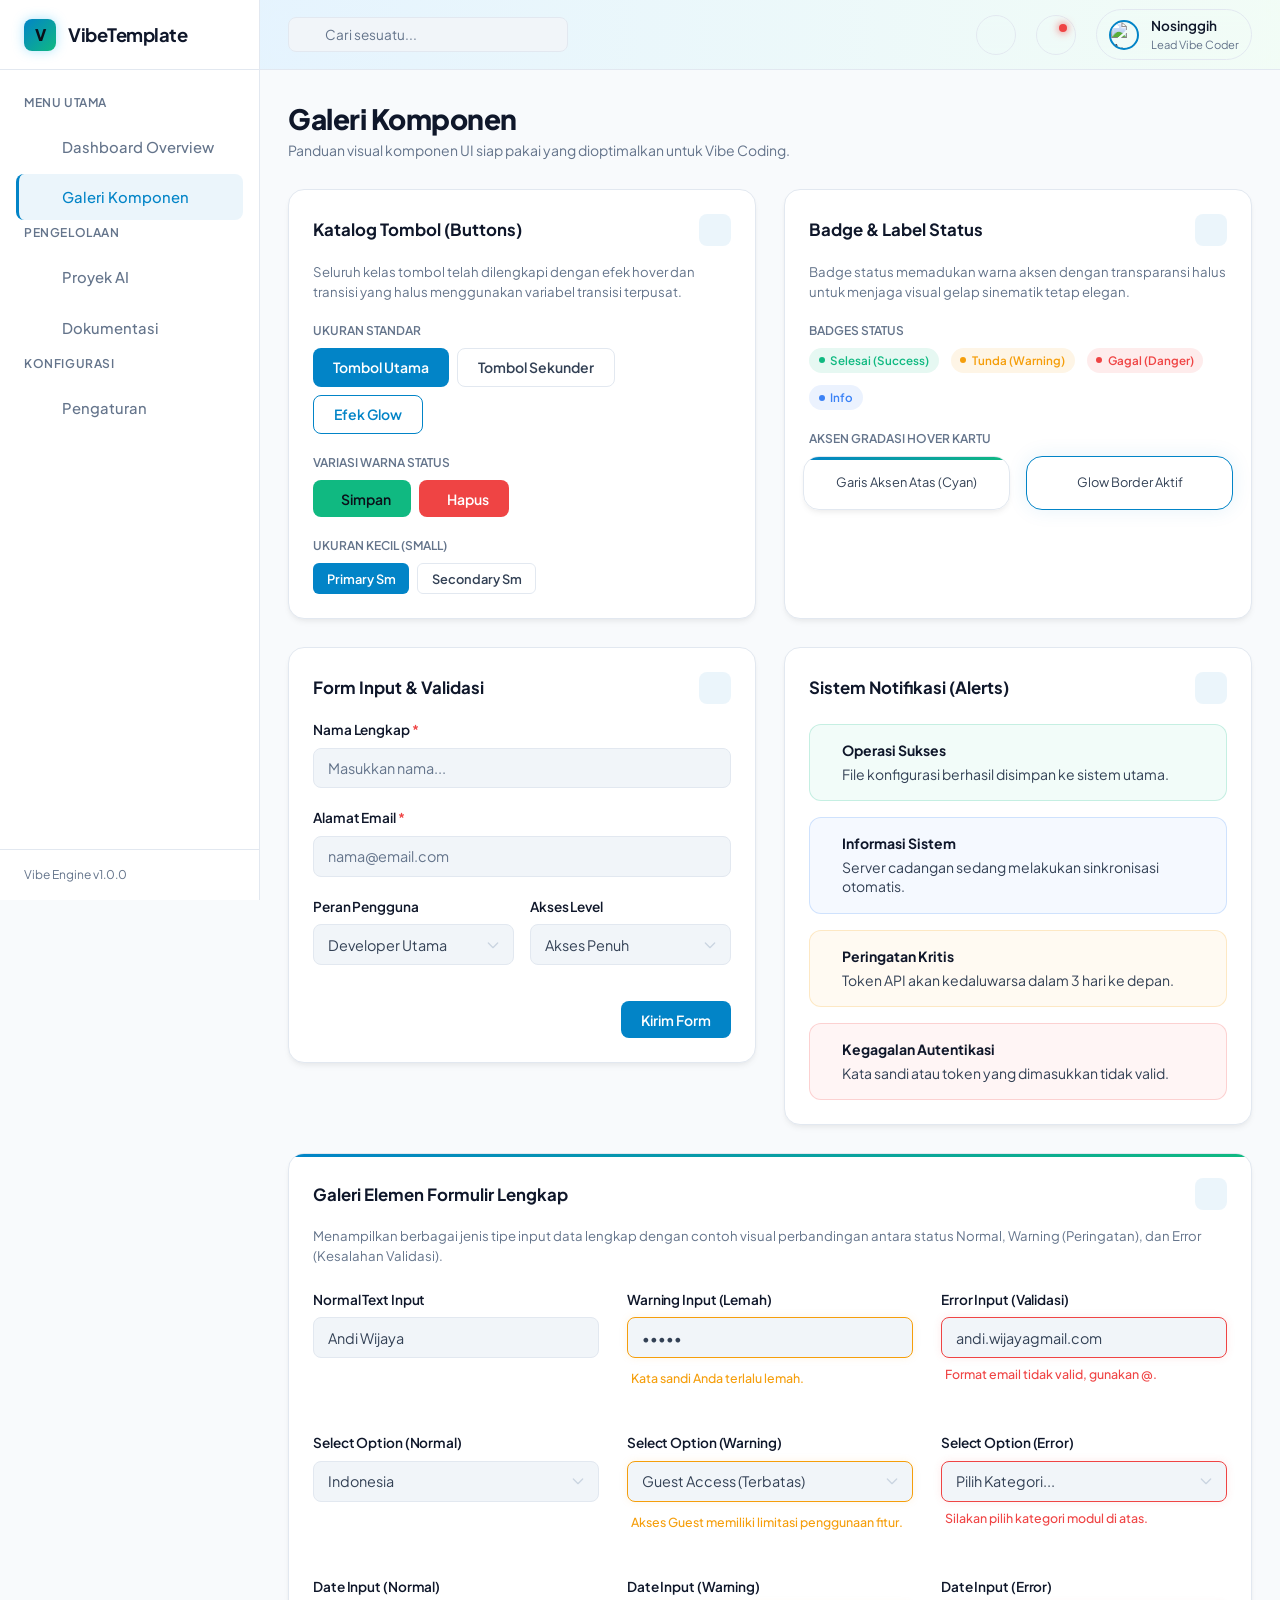
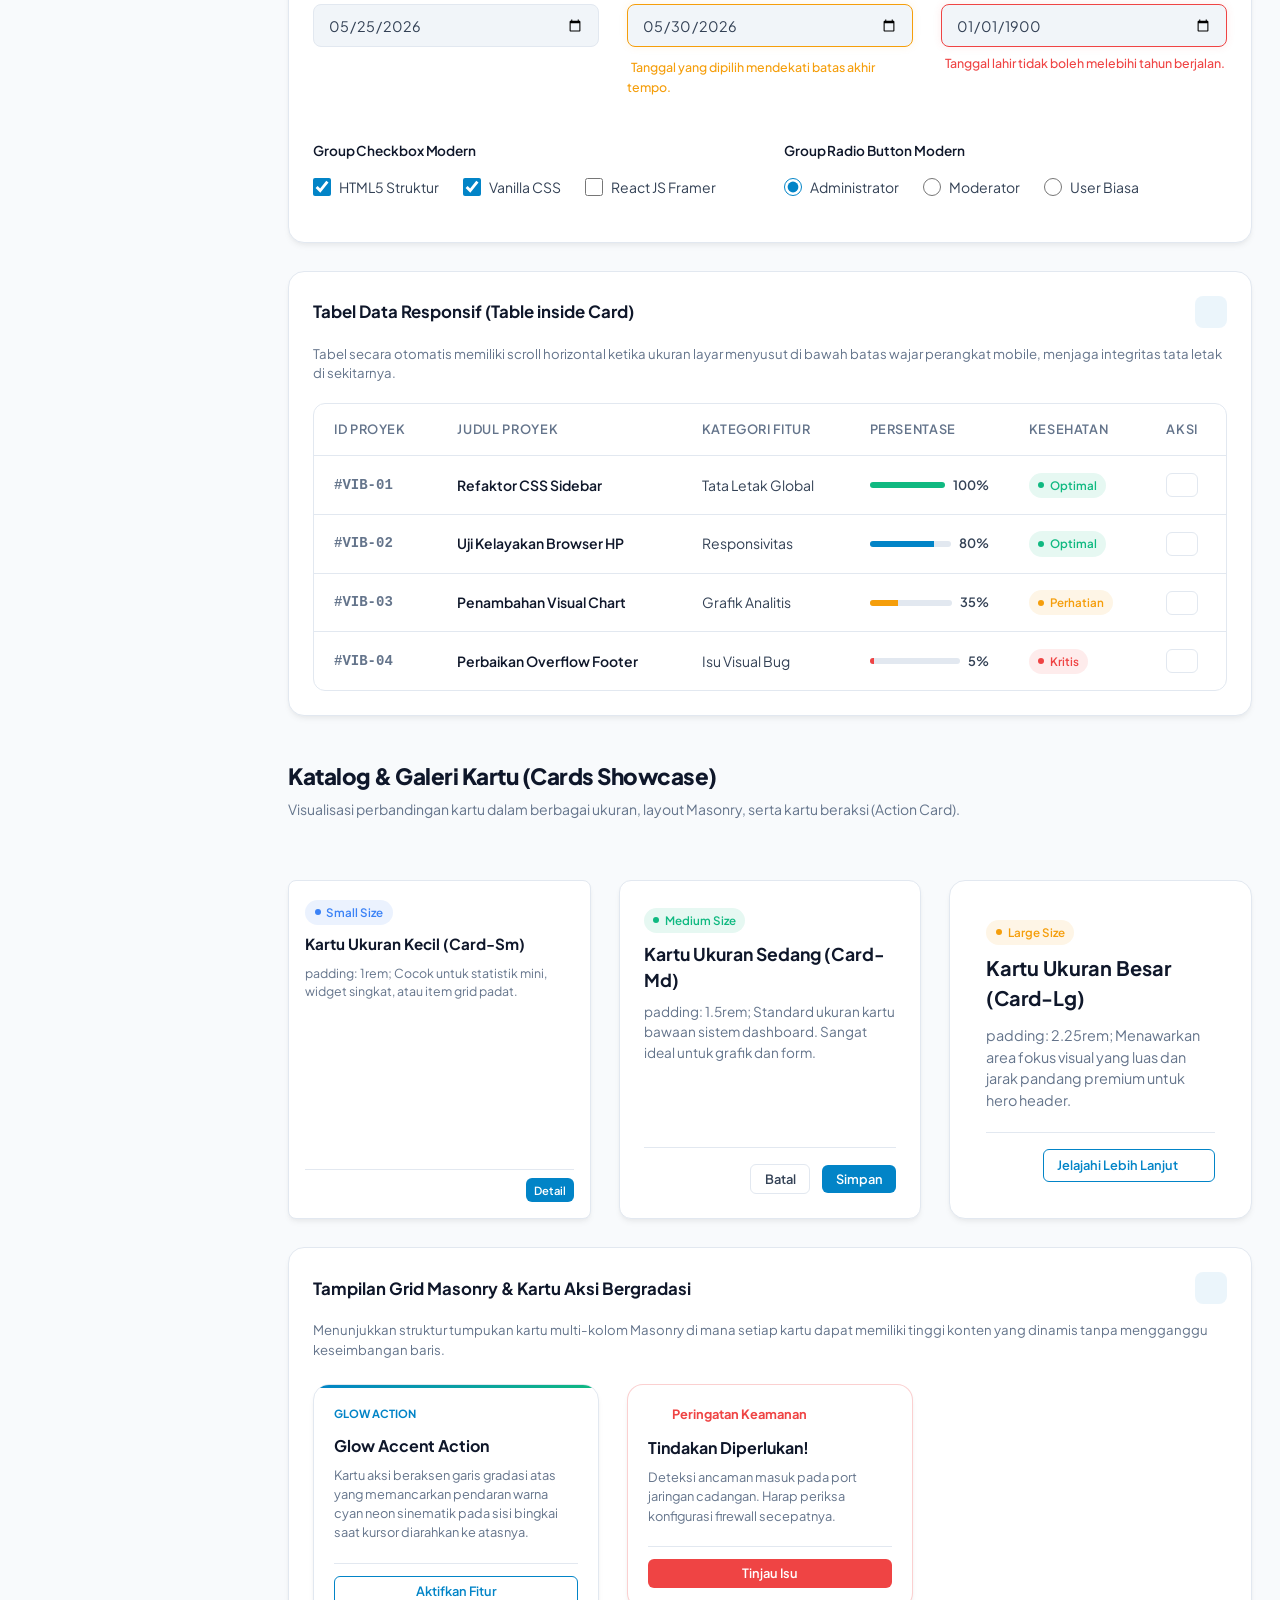
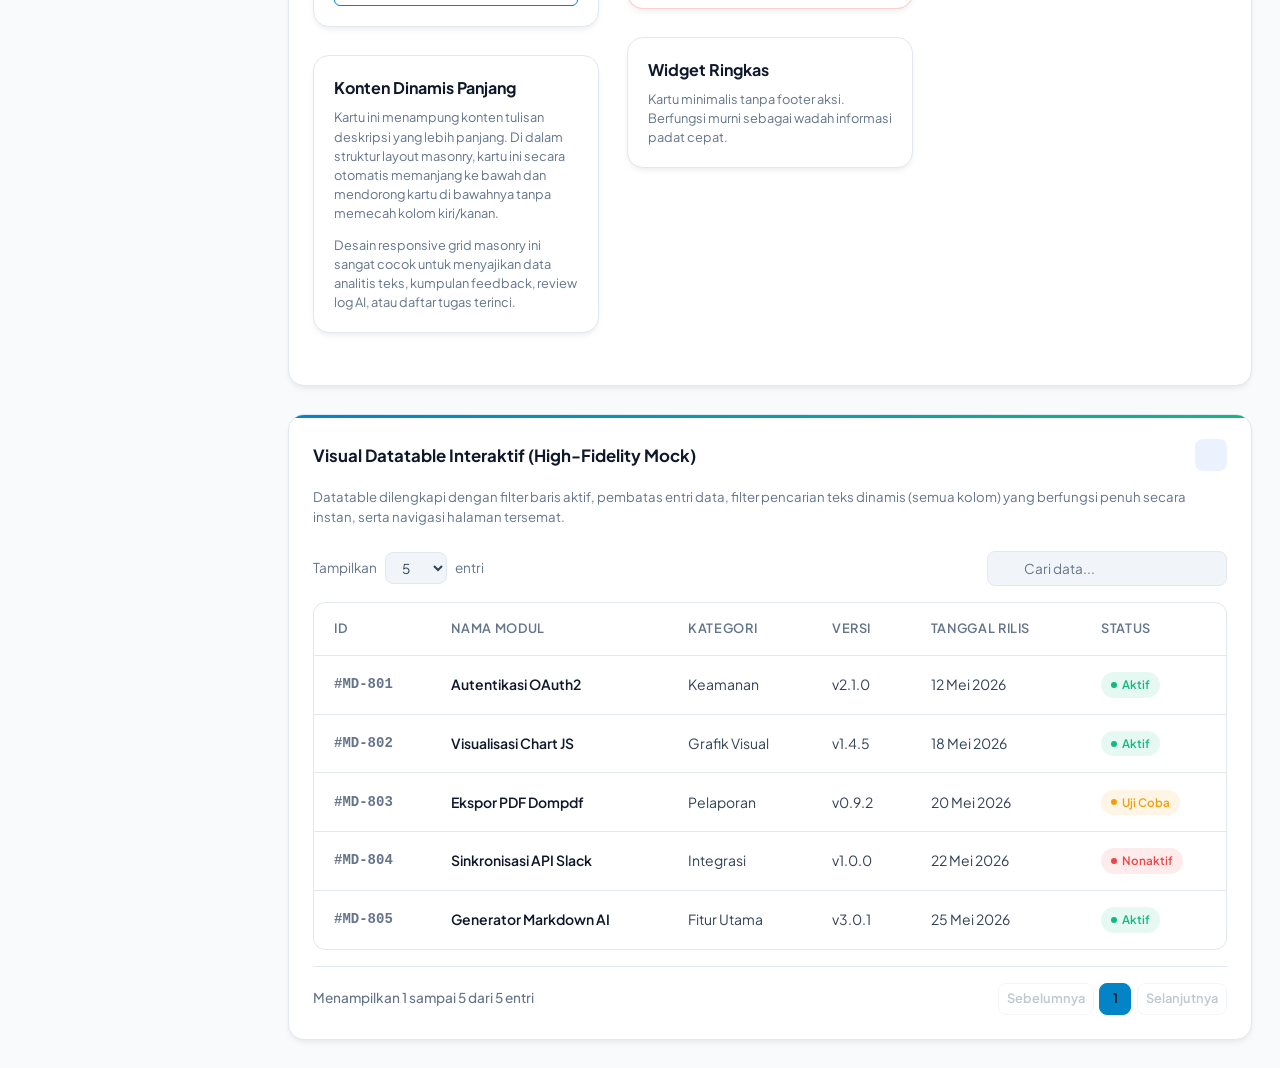
==== components-preview.html @ ca485f85 "feat: implement premium responsive dashboard template with dark/light themes, dropdowns, visual data" ====
<!DOCTYPE html>
<html lang="id">
<head>
    <meta charset="UTF-8">
    <meta name="viewport" content="width=device-width, initial-scale=1.0">
    <meta name="description" content="Katalog Referensi Komponen Dashboard untuk Vibe Coding">
    <title>Komponen Preview - Vibe Dashboard</title>
    
    <!-- Core CSS -->
    <link rel="stylesheet" href="style.css">
    
    <!-- Lucide Icons CDN untuk icon minimalis modern -->
    <script src="https://unpkg.com/lucide@latest"></script>
    
    <!-- Script Tema Pencegah Kedipan (Theme Flash Prevention) -->
    <script>
        const theme = localStorage.getItem('vibe-theme') || 'light';
        if (theme === 'dark') {
            document.documentElement.classList.add('dark-mode');
        } else {
            document.documentElement.classList.remove('dark-mode');
        }
    </script>
</head>
<body>

    <div class="app-container">
        
        <!-- ==========================================
             1. SIDEBAR NAVIGASI UTAMA (SISI KIRI)
             ========================================== -->
        <aside class="sidebar">
            <div class="sidebar-brand">
                <div class="sidebar-logo">V</div>
                <div class="sidebar-title">VibeTemplate</div>
            </div>
            
            <ul class="sidebar-menu">
                <li class="menu-label">Menu Utama</li>
                <li class="menu-item">
                    <a href="index.html" class="menu-link">
                        <i data-lucide="layout-dashboard"></i>
                        <span>Dashboard Overview</span>
                    </a>
                </li>
                <li class="menu-item active">
                    <a href="components-preview.html" class="menu-link">
                        <i data-lucide="layers"></i>
                        <span>Galeri Komponen</span>
                    </a>
                </li>
                
                <li class="menu-label">Pengelolaan</li>
                <li class="menu-item">
                    <a href="#" class="menu-link">
                        <i data-lucide="folder-git2"></i>
                        <span>Proyek AI</span>
                    </a>
                </li>
                <li class="menu-item">
                    <a href="#" class="menu-link">
                        <i data-lucide="file-text"></i>
                        <span>Dokumentasi</span>
                    </a>
                </li>
                
                <li class="menu-label">Konfigurasi</li>
                <li class="menu-item">
                    <a href="#" class="menu-link">
                        <i data-lucide="settings"></i>
                        <span>Pengaturan</span>
                    </a>
                </li>
            </ul>
            
            <div class="sidebar-footer">
                <p>Vibe Engine v1.0.0</p>
            </div>
        </aside>

        <!-- ==========================================
             2. AREA KONTEN UTAMA (SISI KANAN)
             ========================================== -->
        <main class="main-content">
            
            <!-- HEADER ATAS (STIKY TOP) -->
            <header class="top-header">
                <div class="header-left">
                    <button class="menu-toggle" aria-label="Buka Menu">
                        <i data-lucide="menu"></i>
                    </button>
                    <div class="search-bar">
                        <i data-lucide="search"></i>
                        <input type="text" placeholder="Cari sesuatu...">
                    </div>
                </div>
                
                <div class="header-right">
                    <!-- Tombol Toggle Tema -->
                    <button class="theme-toggle" aria-label="Ganti Tema">
                        <i data-lucide="sun"></i>
                    </button>

                    <!-- Tombol Notifikasi & Dropdown -->
                    <div class="dropdown-container">
                        <div class="notification-bell" aria-label="Notifikasi">
                            <i data-lucide="bell"></i>
                            <span class="notification-badge"></span>
                        </div>
                        <div class="dropdown-menu">
                            <div class="dropdown-header">Notifikasi Terbaru</div>
                            <ul class="notification-list">
                                <li class="notification-item">
                                    <span class="notification-text">Proyek baru <strong>Refaktor CSS</strong> ditambahkan.</span>
                                    <span class="notification-time">2 menit yang lalu</span>
                                </li>
                                <li class="notification-item">
                                    <span class="notification-text">Template Vibe Coding sukses disetup.</span>
                                    <span class="notification-time">1 jam yang lalu</span>
                                </li>
                                <li class="notification-item">
                                    <span class="notification-text">Developer <strong>Nosinggih</strong> login ke sistem.</span>
                                    <span class="notification-time">3 jam yang lalu</span>
                                </li>
                            </ul>
                        </div>
                    </div>
                    
                    <!-- Profil Pengguna & Dropdown -->
                    <div class="dropdown-container">
                        <div class="user-profile">
                            <img src="https://images.unsplash.com/photo-1534528741775-53994a69daeb?auto=format&fit=crop&q=80&w=100" alt="Avatar" class="user-avatar">
                            <div class="user-info">
                                <span class="user-name">Nosinggih</span>
                                <span class="user-role">Lead Vibe Coder</span>
                            </div>
                        </div>
                        <div class="dropdown-menu" style="width: 200px;">
                            <div class="dropdown-header">Akun Saya</div>
                            <a href="#" class="dropdown-item">
                                <i data-lucide="user"></i>
                                <span>Profil Saya</span>
                            </a>
                            <a href="#" class="dropdown-item">
                                <i data-lucide="settings"></i>
                                <span>Pengaturan</span>
                            </a>
                            <a href="login.html" class="dropdown-item text-danger">
                                <i data-lucide="log-out"></i>
                                <span>Keluar</span>
                            </a>
                        </div>
                    </div>
                </div>
            </header>

            <!-- ======================================================================
                 ZONA EKSEKUSI AI (ZONA BEBAS MODIFIKASI)
                 ====================================================================== -->
            <section class="content-body">
                
                <!-- Section Header -->
                <div>
                    <h1 style="color: var(--text-heading); font-size: 1.75rem; font-weight: 800; letter-spacing: -0.5px;">Galeri Komponen</h1>
                    <p style="color: var(--text-muted); font-size: 0.875rem;">Panduan visual komponen UI siap pakai yang dioptimalkan untuk Vibe Coding.</p>
                </div>

                <!-- 1. Kumpulan Kartu Desain & Tombol Aksi -->
                <div class="row">
                    <div class="col-6">
                        <!-- Kartu Komponen Tombol -->
                        <div class="card" style="height: 100%;">
                            <div class="card-title">
                                <span>Katalog Tombol (Buttons)</span>
                                <div class="card-title-icon"><i data-lucide="mouse-pointer-click"></i></div>
                            </div>
                            <p style="color: var(--text-muted); font-size: 0.825rem; margin-bottom: 1.25rem;">
                                Seluruh kelas tombol telah dilengkapi dengan efek hover dan transisi yang halus menggunakan variabel transisi terpusat.
                            </p>
                            
                            <div style="display: flex; flex-direction: column; gap: 1.25rem;">
                                <div>
                                    <span style="font-size: 0.75rem; color: var(--text-muted); display: block; margin-bottom: 0.5rem; text-transform: uppercase; font-weight: 600;">Ukuran Standar</span>
                                    <div style="display: flex; flex-wrap: wrap; gap: 0.5rem;">
                                        <button class="btn btn-primary">Tombol Utama</button>
                                        <button class="btn btn-secondary">Tombol Sekunder</button>
                                        <button class="btn btn-glow">Efek Glow</button>
                                    </div>
                                </div>
                                
                                <div>
                                    <span style="font-size: 0.75rem; color: var(--text-muted); display: block; margin-bottom: 0.5rem; text-transform: uppercase; font-weight: 600;">Variasi Warna Status</span>
                                    <div style="display: flex; flex-wrap: wrap; gap: 0.5rem;">
                                        <button class="btn btn-success"><i data-lucide="check"></i> Simpan</button>
                                        <button class="btn btn-danger"><i data-lucide="trash-2"></i> Hapus</button>
                                    </div>
                                </div>

                                <div>
                                    <span style="font-size: 0.75rem; color: var(--text-muted); display: block; margin-bottom: 0.5rem; text-transform: uppercase; font-weight: 600;">Ukuran Kecil (Small)</span>
                                    <div style="display: flex; flex-wrap: wrap; gap: 0.5rem;">
                                        <button class="btn btn-primary btn-sm">Primary Sm</button>
                                        <button class="btn btn-secondary btn-sm">Secondary Sm</button>
                                    </div>
                                </div>
                            </div>
                        </div>
                    </div>

                    <div class="col-6">
                        <!-- Kartu Komponen Badges & Notifikasi Status -->
                        <div class="card" style="height: 100%;">
                            <div class="card-title">
                                <span>Badge & Label Status</span>
                                <div class="card-title-icon"><i data-lucide="tag"></i></div>
                            </div>
                            <p style="color: var(--text-muted); font-size: 0.825rem; margin-bottom: 1.25rem;">
                                Badge status memadukan warna aksen dengan transparansi halus untuk menjaga visual gelap sinematik tetap elegan.
                            </p>
                            
                            <div style="display: flex; flex-direction: column; gap: 1.25rem;">
                                <div>
                                    <span style="font-size: 0.75rem; color: var(--text-muted); display: block; margin-bottom: 0.5rem; text-transform: uppercase; font-weight: 600;">Badges Status</span>
                                    <div style="display: flex; flex-wrap: wrap; gap: 0.75rem;">
                                        <span class="badge badge-success">Selesai (Success)</span>
                                        <span class="badge badge-warning">Tunda (Warning)</span>
                                        <span class="badge badge-danger">Gagal (Danger)</span>
                                        <span class="badge badge-info">Info</span>
                                    </div>
                                </div>

                                <div>
                                    <span style="font-size: 0.75rem; color: var(--text-muted); display: block; margin-bottom: 0.5rem; text-transform: uppercase; font-weight: 600;">Aksen Gradasi Hover Kartu</span>
                                    <div class="row">
                                        <div class="col-6" style="padding: 0 0.5rem;">
                                            <div class="card card-accent" style="padding: 1rem; font-size: 0.8rem; text-align: center; background: rgba(255,255,255,0.01);">
                                                Garis Aksen Atas (Cyan)
                                            </div>
                                        </div>
                                        <div class="col-6" style="padding: 0 0.5rem;">
                                            <div class="card" style="padding: 1rem; font-size: 0.8rem; text-align: center; border-color: var(--accent); box-shadow: var(--shadow-glow);">
                                                Glow Border Aktif
                                            </div>
                                        </div>
                                    </div>
                                </div>
                            </div>
                        </div>
                    </div>
                </div>

                <!-- 2. Formulir Interaktif & Alerts -->
                <div class="row">
                    <div class="col-6">
                        <!-- Formulir Input -->
                        <div class="card">
                            <div class="card-title">
                                <span>Form Input & Validasi</span>
                                <div class="card-title-icon"><i data-lucide="edit-3"></i></div>
                            </div>
                            
                            <!-- Demo alert sukses saat form valid -->
                            <div class="alert alert-success alert-success-demo" style="display: none; margin-bottom: 1rem;">
                                <div class="alert-icon"><i data-lucide="check-circle-2"></i></div>
                                <div class="alert-content">
                                    <div class="alert-title">Berhasil Disubmit!</div>
                                    Form telah divalidasi dan data simulasi dikirim dengan sukses.
                                </div>
                            </div>

                            <form class="demo-validate-form">
                                <div class="form-group">
                                    <label class="form-label">Nama Lengkap <span style="color: var(--danger);">*</span></label>
                                    <input type="text" class="form-control" placeholder="Masukkan nama..." required>
                                    <span class="error-message">Wajib memasukkan nama lengkap Anda</span>
                                </div>

                                <div class="form-group">
                                    <label class="form-label">Alamat Email <span style="color: var(--danger);">*</span></label>
                                    <input type="email" class="form-control" placeholder="nama@email.com" required>
                                    <span class="error-message">Alamat email wajib diisi dengan format benar</span>
                                </div>

                                <div class="form-row">
                                    <div class="form-group">
                                        <label class="form-label">Peran Pengguna</label>
                                        <select class="form-control form-select">
                                            <option value="developer">Developer Utama</option>
                                            <option value="ai">AI Agent</option>
                                            <option value="junior">Junior Programmer</option>
                                        </select>
                                    </div>
                                    <div class="form-group">
                                        <label class="form-label">Akses Level</label>
                                        <select class="form-control form-select">
                                            <option value="full">Akses Penuh</option>
                                            <option value="read">Hanya Baca</option>
                                        </select>
                                    </div>
                                </div>

                                <div style="display: flex; justify-content: flex-end; margin-top: 1rem;">
                                    <button type="submit" class="btn btn-primary">Kirim Form</button>
                                </div>
                            </form>
                        </div>
                    </div>

                    <div class="col-6">
                        <!-- Alert Showcase -->
                        <div class="card" style="height: 100%; display: flex; flex-direction: column; gap: 1rem;">
                            <div class="card-title" style="margin-bottom: 0.25rem;">
                                <span>Sistem Notifikasi (Alerts)</span>
                                <div class="card-title-icon"><i data-lucide="bell-ring"></i></div>
                            </div>
                            
                            <div class="alert alert-success">
                                <div class="alert-icon"><i data-lucide="check-circle-2"></i></div>
                                <div class="alert-content">
                                    <div class="alert-title">Operasi Sukses</div>
                                    File konfigurasi berhasil disimpan ke sistem utama.
                                </div>
                            </div>

                            <div class="alert alert-info">
                                <div class="alert-icon"><i data-lucide="info"></i></div>
                                <div class="alert-content">
                                    <div class="alert-title">Informasi Sistem</div>
                                    Server cadangan sedang melakukan sinkronisasi otomatis.
                                </div>
                            </div>

                            <div class="alert alert-warning">
                                <div class="alert-icon"><i data-lucide="alert-triangle"></i></div>
                                <div class="alert-content">
                                    <div class="alert-title">Peringatan Kritis</div>
                                    Token API akan kedaluwarsa dalam 3 hari ke depan.
                                </div>
                            </div>

                            <div class="alert alert-danger">
                                <div class="alert-icon"><i data-lucide="x-circle"></i></div>
                                <div class="alert-content">
                                    <div class="alert-title">Kegagalan Autentikasi</div>
                                    Kata sandi atau token yang dimasukkan tidak valid.
                                </div>
                            </div>
                        </div>
                    </div>
                </div>

                <!-- 2.5. Galeri Elemen Formulir Lengkap (Beragam State & Jenis) -->
                <div class="row">
                    <div class="col-12">
                        <div class="card card-accent">
                            <div class="card-title">
                                <span>Galeri Elemen Formulir Lengkap</span>
                                <div class="card-title-icon" style="background-color: var(--accent-glow); color: var(--accent);"><i data-lucide="check-square"></i></div>
                            </div>
                            <p style="color: var(--text-muted); font-size: 0.825rem; margin-bottom: 1.5rem;">
                                Menampilkan berbagai jenis tipe input data lengkap dengan contoh visual perbandingan antara status Normal, Warning (Peringatan), dan Error (Kesalahan Validasi).
                            </p>

                            <!-- Baris 1: Text Input & Password Input -->
                            <div class="row" style="margin-bottom: 1.5rem;">
                                <div class="col-4">
                                    <div class="form-group">
                                        <label class="form-label">Normal Text Input</label>
                                        <input type="text" class="form-control" placeholder="Nama Lengkap..." value="Andi Wijaya">
                                    </div>
                                </div>
                                <div class="col-4">
                                    <div class="form-group has-warning">
                                        <label class="form-label">Warning Input (Lemah)</label>
                                        <input type="password" class="form-control" value="12345">
                                        <span class="warning-message"><i data-lucide="alert-circle" style="width:14px;height:14px;vertical-align:middle;margin-right:4px;"></i> Kata sandi Anda terlalu lemah.</span>
                                    </div>
                                </div>
                                <div class="col-4">
                                    <div class="form-group has-error">
                                        <label class="form-label">Error Input (Validasi)</label>
                                        <input type="email" class="form-control" value="andi.wijayagmail.com">
                                        <span class="error-message"><i data-lucide="x-circle" style="width:14px;height:14px;vertical-align:middle;margin-right:4px;"></i> Format email tidak valid, gunakan @.</span>
                                    </div>
                                </div>
                            </div>

                            <!-- Baris 2: Dropdown Select & Date Input -->
                            <div class="row" style="margin-bottom: 1.5rem;">
                                <div class="col-4">
                                    <div class="form-group">
                                        <label class="form-label">Select Option (Normal)</label>
                                        <select class="form-control form-select">
                                            <option value="ID">Indonesia</option>
                                            <option value="US">Amerika Serikat</option>
                                            <option value="JP">Jepang</option>
                                        </select>
                                    </div>
                                </div>
                                <div class="col-4">
                                    <div class="form-group has-warning">
                                        <label class="form-label">Select Option (Warning)</label>
                                        <select class="form-control form-select">
                                            <option value="">Pilih Akses...</option>
                                            <option value="guest" selected>Guest Access (Terbatas)</option>
                                        </select>
                                        <span class="warning-message"><i data-lucide="alert-circle" style="width:14px;height:14px;vertical-align:middle;margin-right:4px;"></i> Akses Guest memiliki limitasi penggunaan fitur.</span>
                                    </div>
                                </div>
                                <div class="col-4">
                                    <div class="form-group has-error">
                                        <label class="form-label">Select Option (Error)</label>
                                        <select class="form-control form-select">
                                            <option value="" selected>Pilih Kategori...</option>
                                        </select>
                                        <span class="error-message"><i data-lucide="x-circle" style="width:14px;height:14px;vertical-align:middle;margin-right:4px;"></i> Silakan pilih kategori modul di atas.</span>
                                    </div>
                                </div>
                            </div>

                            <!-- Baris 3: Date Input & Textarea -->
                            <div class="row" style="margin-bottom: 1.5rem;">
                                <div class="col-4">
                                    <div class="form-group">
                                        <label class="form-label">Date Input (Normal)</label>
                                        <input type="date" class="form-control" value="2026-05-25">
                                    </div>
                                </div>
                                <div class="col-4">
                                    <div class="form-group has-warning">
                                        <label class="form-label">Date Input (Warning)</label>
                                        <input type="date" class="form-control" value="2026-05-30">
                                        <span class="warning-message"><i data-lucide="alert-circle" style="width:14px;height:14px;vertical-align:middle;margin-right:4px;"></i> Tanggal yang dipilih mendekati batas akhir tempo.</span>
                                    </div>
                                </div>
                                <div class="col-4">
                                    <div class="form-group has-error">
                                        <label class="form-label">Date Input (Error)</label>
                                        <input type="date" class="form-control" value="1900-01-01">
                                        <span class="error-message"><i data-lucide="x-circle" style="width:14px;height:14px;vertical-align:middle;margin-right:4px;"></i> Tanggal lahir tidak boleh melebihi tahun berjalan.</span>
                                    </div>
                                </div>
                            </div>

                            <!-- Baris 4: Checkbox & Radio Buttons -->
                            <div class="row">
                                <div class="col-6">
                                    <div class="form-group">
                                        <label class="form-label">Group Checkbox Modern</label>
                                        <div style="display: flex; gap: 1.5rem; margin-top: 0.5rem; flex-wrap: wrap;">
                                            <label style="display: flex; align-items: center; gap: 0.5rem; cursor: pointer; font-size: 0.875rem;">
                                                <input type="checkbox" checked style="accent-color: var(--accent); width:18px; height:18px;">
                                                <span>HTML5 Struktur</span>
                                            </label>
                                            <label style="display: flex; align-items: center; gap: 0.5rem; cursor: pointer; font-size: 0.875rem;">
                                                <input type="checkbox" checked style="accent-color: var(--accent); width:18px; height:18px;">
                                                <span>Vanilla CSS</span>
                                            </label>
                                            <label style="display: flex; align-items: center; gap: 0.5rem; cursor: pointer; font-size: 0.875rem;">
                                                <input type="checkbox" style="accent-color: var(--accent); width:18px; height:18px;">
                                                <span>React JS Framer</span>
                                            </label>
                                        </div>
                                    </div>
                                </div>
                                <div class="col-6">
                                    <div class="form-group">
                                        <label class="form-label">Group Radio Button Modern</label>
                                        <div style="display: flex; gap: 1.5rem; margin-top: 0.5rem; flex-wrap: wrap;">
                                            <label style="display: flex; align-items: center; gap: 0.5rem; cursor: pointer; font-size: 0.875rem;">
                                                <input type="radio" name="role-group" checked style="accent-color: var(--accent); width:18px; height:18px;">
                                                <span>Administrator</span>
                                            </label>
                                            <label style="display: flex; align-items: center; gap: 0.5rem; cursor: pointer; font-size: 0.875rem;">
                                                <input type="radio" name="role-group" style="accent-color: var(--accent); width:18px; height:18px;">
                                                <span>Moderator</span>
                                            </label>
                                            <label style="display: flex; align-items: center; gap: 0.5rem; cursor: pointer; font-size: 0.875rem;">
                                                <input type="radio" name="role-group" style="accent-color: var(--accent); width:18px; height:18px;">
                                                <span>User Biasa</span>
                                            </label>
                                        </div>
                                    </div>
                                </div>
                            </div>
                        </div>
                    </div>
                </div>

                <!-- 3. Tabel Responsif di Dalam Kartu -->
                <div class="row">
                    <div class="col-12">
                        <div class="card">
                            <div class="card-title">
                                <span>Tabel Data Responsif (Table inside Card)</span>
                                <div class="card-title-icon"><i data-lucide="table"></i></div>
                            </div>
                            <p style="color: var(--text-muted); font-size: 0.825rem; margin-bottom: 1.25rem;">
                                Tabel secara otomatis memiliki scroll horizontal ketika ukuran layar menyusut di bawah batas wajar perangkat mobile, menjaga integritas tata letak di sekitarnya.
                            </p>
                            
                            <div class="table-responsive">
                                <table class="table-custom">
                                    <thead>
                                        <tr>
                                            <th>ID Proyek</th>
                                            <th>Judul Proyek</th>
                                            <th>Kategori Fitur</th>
                                            <th>Persentase</th>
                                            <th>Kesehatan</th>
                                            <th>Aksi</th>
                                        </tr>
                                    </thead>
                                    <tbody>
                                        <tr>
                                            <td style="font-family: monospace; font-weight: 600; color: var(--text-muted);">#VIB-01</td>
                                            <td style="font-weight: 600; color: var(--text-heading);">Refaktor CSS Sidebar</td>
                                            <td>Tata Letak Global</td>
                                            <td>
                                                <div style="display: flex; align-items: center; gap: 0.5rem; font-size: 0.8rem; font-weight: 600;">
                                                    <div style="flex: 1; height: 6px; width: 60px; background: var(--border-color); border-radius: 3px; overflow: hidden;">
                                                        <div style="height: 100%; width: 100%; background: var(--success);"></div>
                                                    </div>
                                                    <span>100%</span>
                                                </div>
                                            </td>
                                            <td><span class="badge badge-success">Optimal</span></td>
                                            <td>
                                                <button class="btn btn-secondary btn-sm" style="padding: 0.25rem 0.5rem;"><i data-lucide="pencil" style="width: 14px; height: 14px;"></i></button>
                                            </td>
                                        </tr>
                                        <tr>
                                            <td style="font-family: monospace; font-weight: 600; color: var(--text-muted);">#VIB-02</td>
                                            <td style="font-weight: 600; color: var(--text-heading);">Uji Kelayakan Browser HP</td>
                                            <td>Responsivitas</td>
                                            <td>
                                                <div style="display: flex; align-items: center; gap: 0.5rem; font-size: 0.8rem; font-weight: 600;">
                                                    <div style="flex: 1; height: 6px; width: 60px; background: var(--border-color); border-radius: 3px; overflow: hidden;">
                                                        <div style="height: 100%; width: 80%; background: var(--accent);"></div>
                                                    </div>
                                                    <span>80%</span>
                                                </div>
                                            </td>
                                            <td><span class="badge badge-success">Optimal</span></td>
                                            <td>
                                                <button class="btn btn-secondary btn-sm" style="padding: 0.25rem 0.5rem;"><i data-lucide="pencil" style="width: 14px; height: 14px;"></i></button>
                                            </td>
                                        </tr>
                                        <tr>
                                            <td style="font-family: monospace; font-weight: 600; color: var(--text-muted);">#VIB-03</td>
                                            <td style="font-weight: 600; color: var(--text-heading);">Penambahan Visual Chart</td>
                                            <td>Grafik Analitis</td>
                                            <td>
                                                <div style="display: flex; align-items: center; gap: 0.5rem; font-size: 0.8rem; font-weight: 600;">
                                                    <div style="flex: 1; height: 6px; width: 60px; background: var(--border-color); border-radius: 3px; overflow: hidden;">
                                                        <div style="height: 100%; width: 35%; background: var(--warning);"></div>
                                                    </div>
                                                    <span>35%</span>
                                                </div>
                                            </td>
                                            <td><span class="badge badge-warning">Perhatian</span></td>
                                            <td>
                                                <button class="btn btn-secondary btn-sm" style="padding: 0.25rem 0.5rem;"><i data-lucide="pencil" style="width: 14px; height: 14px;"></i></button>
                                            </td>
                                        </tr>
                                        <tr>
                                            <td style="font-family: monospace; font-weight: 600; color: var(--text-muted);">#VIB-04</td>
                                            <td style="font-weight: 600; color: var(--text-heading);">Perbaikan Overflow Footer</td>
                                            <td>Isu Visual Bug</td>
                                            <td>
                                                <div style="display: flex; align-items: center; gap: 0.5rem; font-size: 0.8rem; font-weight: 600;">
                                                    <div style="flex: 1; height: 6px; width: 60px; background: var(--border-color); border-radius: 3px; overflow: hidden;">
                                                        <div style="height: 100%; width: 5%; background: var(--danger);"></div>
                                                    </div>
                                                    <span>5%</span>
                                                </div>
                                            </td>
                                            <td><span class="badge badge-danger">Kritis</span></td>
                                            <td>
                                                <button class="btn btn-secondary btn-sm" style="padding: 0.25rem 0.5rem;"><i data-lucide="pencil" style="width: 14px; height: 14px;"></i></button>
                                            </td>
                                        </tr>
                                    </tbody>
                                </table>
                            </div>
                        </div>
                    </div>
                </div>

                <!-- 3.5. Galeri Desain Kartu (Masonry, Action, & Sizes Showcase) -->
                <div style="margin-top: 1rem; margin-bottom: 0.5rem;">
                    <h2 style="color: var(--text-heading); font-size: 1.40rem; font-weight: 800; letter-spacing: -0.5px; margin-bottom: 0.35rem;">Katalog & Galeri Kartu (Cards Showcase)</h2>
                    <p style="color: var(--text-muted); font-size: 0.875rem; margin-bottom: 1.5rem;">Visualisasi perbandingan kartu dalam berbagai ukuran, layout Masonry, serta kartu beraksi (Action Card).</p>
                </div>

                <!-- A. Perbandingan Ukuran Kartu (Card Sizes) -->
                <div class="row">
                    <div class="col-4">
                        <div class="card card-sm" style="display: flex; flex-direction: column; justify-content: space-between; height: 100%;">
                            <div>
                                <div class="badge badge-info" style="margin-bottom: 0.5rem;">Small Size</div>
                                <h3 style="font-size: 0.95rem; color: var(--text-heading); margin-bottom: 0.5rem;">Kartu Ukuran Kecil (Card-Sm)</h3>
                                <p style="font-size: 0.775rem; color: var(--text-muted);">padding: 1rem; Cocok untuk statistik mini, widget singkat, atau item grid padat.</p>
                            </div>
                            <div class="card-action-footer" style="margin-top: 0.75rem; padding-top: 0.5rem;">
                                <a href="#" class="btn btn-primary btn-sm" style="padding: 0.25rem 0.5rem; font-size: 0.7rem;">Detail</a>
                            </div>
                        </div>
                    </div>

                    <div class="col-4">
                        <div class="card card-md" style="display: flex; flex-direction: column; justify-content: space-between; height: 100%;">
                            <div>
                                <div class="badge badge-success" style="margin-bottom: 0.5rem;">Medium Size</div>
                                <h3 style="font-size: 1.1rem; color: var(--text-heading); margin-bottom: 0.5rem;">Kartu Ukuran Sedang (Card-Md)</h3>
                                <p style="font-size: 0.85rem; color: var(--text-muted);">padding: 1.5rem; Standard ukuran kartu bawaan sistem dashboard. Sangat ideal untuk grafik dan form.</p>
                            </div>
                            <div class="card-action-footer">
                                <button class="btn btn-secondary btn-sm">Batal</button>
                                <button class="btn btn-primary btn-sm">Simpan</button>
                            </div>
                        </div>
                    </div>

                    <div class="col-4">
                        <div class="card card-lg" style="display: flex; flex-direction: column; justify-content: space-between; height: 100%;">
                            <div>
                                <div class="badge badge-warning" style="margin-bottom: 0.5rem;">Large Size</div>
                                <h3 style="font-size: 1.25rem; color: var(--text-heading); margin-bottom: 0.75rem;">Kartu Ukuran Besar (Card-Lg)</h3>
                                <p style="font-size: 0.9rem; color: var(--text-muted);">padding: 2.25rem; Menawarkan area fokus visual yang luas dan jarak pandang premium untuk hero header.</p>
                            </div>
                            <div class="card-action-footer">
                                <a href="#" class="btn btn-glow btn-sm">Jelajahi Lebih Lanjut <i data-lucide="arrow-right" style="width:14px;height:14px;"></i></a>
                            </div>
                        </div>
                    </div>
                </div>

                <!-- B. Galeri Grid Masonry & Kartu Aksi (Masonry & Action Cards Showcase) -->
                <div class="row">
                    <div class="col-12">
                        <div class="card">
                            <div class="card-title">
                                <span>Tampilan Grid Masonry & Kartu Aksi Bergradasi</span>
                                <div class="card-title-icon"><i data-lucide="grid"></i></div>
                            </div>
                            <p style="color: var(--text-muted); font-size: 0.825rem; margin-bottom: 1.5rem;">
                                Menunjukkan struktur tumpukan kartu multi-kolom Masonry di mana setiap kartu dapat memiliki tinggi konten yang dinamis tanpa mengganggu keseimbangan baris.
                            </p>

                            <div class="masonry-grid">
                                <!-- Masonry Item 1: Action Card Glow -->
                                <div class="masonry-item">
                                    <div class="card card-accent" style="padding: 1.25rem;">
                                        <div style="display: flex; justify-content: space-between; align-items: center; margin-bottom: 0.75rem;">
                                            <span style="font-size: 0.7rem; color: var(--accent); font-weight: 700; text-transform: uppercase;">Glow Action</span>
                                            <i data-lucide="sparkles" style="width:16px; height:16px; color: var(--accent);"></i>
                                        </div>
                                        <h4 style="color: var(--text-heading); font-size: 1rem; margin-bottom: 0.5rem;">Glow Accent Action</h4>
                                        <p style="font-size: 0.8rem; color: var(--text-muted); margin-bottom: 1.25rem; line-height: 1.5;">
                                            Kartu aksi beraksen garis gradasi atas yang memancarkan pendaran warna cyan neon sinematik pada sisi bingkai saat kursor diarahkan ke atasnya.
                                        </p>
                                        <div class="card-action-footer" style="margin-top: 0; padding-top: 0.75rem;">
                                            <button class="btn btn-glow btn-sm" style="width: 100%;">Aktifkan Fitur</button>
                                        </div>
                                    </div>
                                </div>

                                <!-- Masonry Item 2: Informasi Tinggi -->
                                <div class="masonry-item">
                                    <div class="card" style="padding: 1.25rem;">
                                        <h4 style="color: var(--text-heading); font-size: 1rem; margin-bottom: 0.5rem;">Konten Dinamis Panjang</h4>
                                        <p style="font-size: 0.8rem; color: var(--text-muted); margin-bottom: 0.75rem; line-height: 1.5;">
                                            Kartu ini menampung konten tulisan deskripsi yang lebih panjang. Di dalam struktur layout masonry, kartu ini secara otomatis memanjang ke bawah dan mendorong kartu di bawahnya tanpa memecah kolom kiri/kanan.
                                        </p>
                                        <p style="font-size: 0.8rem; color: var(--text-muted); line-height: 1.5;">
                                            Desain responsive grid masonry ini sangat cocok untuk menyajikan data analitis teks, kumpulan feedback, review log AI, atau daftar tugas terinci.
                                        </p>
                                    </div>
                                </div>

                                <!-- Masonry Item 3: Alert Card -->
                                <div class="masonry-item">
                                    <div class="card" style="padding: 1.25rem; border-color: rgba(239, 68, 68, 0.25);">
                                        <div style="display: flex; gap: 0.5rem; align-items: center; color: var(--danger); font-weight: 700; font-size: 0.8rem; margin-bottom: 0.75rem;">
                                            <i data-lucide="shield-alert" style="width: 16px; height: 16px;"></i>
                                            <span>Peringatan Keamanan</span>
                                        </div>
                                        <h4 style="color: var(--text-heading); font-size: 1rem; margin-bottom: 0.5rem;">Tindakan Diperlukan!</h4>
                                        <p style="font-size: 0.8rem; color: var(--text-muted); margin-bottom: 1.25rem; line-height: 1.5;">
                                            Deteksi ancaman masuk pada port jaringan cadangan. Harap periksa konfigurasi firewall secepatnya.
                                        </p>
                                        <div class="card-action-footer" style="margin-top: 0; padding-top: 0.75rem;">
                                            <button class="btn btn-danger btn-sm" style="width: 100%;">Tinjau Isu</button>
                                        </div>
                                    </div>
                                </div>

                                <!-- Masonry Item 4: Simple Card -->
                                <div class="masonry-item">
                                    <div class="card" style="padding: 1.25rem;">
                                        <h4 style="color: var(--text-heading); font-size: 1rem; margin-bottom: 0.5rem;">Widget Ringkas</h4>
                                        <p style="font-size: 0.8rem; color: var(--text-muted); line-height: 1.5;">
                                            Kartu minimalis tanpa footer aksi. Berfungsi murni sebagai wadah informasi padat cepat.
                                        </p>
                                    </div>
                                </div>
                            </div>
                        </div>
                    </div>
                </div>

                <!-- 4. Komponen Datatable Interaktif -->
                <div class="row">
                    <div class="col-12">
                        <div class="card card-accent">
                            <div class="card-title">
                                <span>Visual Datatable Interaktif (High-Fidelity Mock)</span>
                                <div class="card-title-icon" style="background-color: var(--info-glow); color: var(--info);"><i data-lucide="database"></i></div>
                            </div>
                            <p style="color: var(--text-muted); font-size: 0.825rem; margin-bottom: 1.5rem;">
                                Datatable dilengkapi dengan filter baris aktif, pembatas entri data, filter pencarian teks dinamis (semua kolom) yang berfungsi penuh secara instan, serta navigasi halaman tersemat.
                            </p>
                            
                            <div class="datatable-wrapper">
                                <!-- Header Datatable (Pencarian & Entri) -->
                                <div class="datatable-header">
                                    <div class="datatable-length">
                                        <span>Tampilkan</span>
                                        <select id="dt-length-select">
                                            <option value="5">5</option>
                                            <option value="10">10</option>
                                            <option value="25">25</option>
                                        </select>
                                        <span>entri</span>
                                    </div>
                                    
                                    <div class="search-bar datatable-search" style="display: flex;">
                                        <i data-lucide="search"></i>
                                        <input type="text" id="dt-search" placeholder="Cari data...">
                                    </div>
                                </div>
                                
                                <!-- Tabel Datatable -->
                                <div class="table-responsive">
                                    <table class="table-custom" id="dt-preview-table">
                                        <thead>
                                            <tr>
                                                <th>ID <i data-lucide="chevrons-up-down" style="width: 14px; height: 14px; margin-left: 4px; vertical-align: middle; color: var(--text-muted);"></i></th>
                                                <th>Nama Modul <i data-lucide="chevrons-up-down" style="width: 14px; height: 14px; margin-left: 4px; vertical-align: middle; color: var(--text-muted);"></i></th>
                                                <th>Kategori <i data-lucide="chevrons-up-down" style="width: 14px; height: 14px; margin-left: 4px; vertical-align: middle; color: var(--text-muted);"></i></th>
                                                <th>Versi <i data-lucide="chevrons-up-down" style="width: 14px; height: 14px; margin-left: 4px; vertical-align: middle; color: var(--text-muted);"></i></th>
                                                <th>Tanggal Rilis <i data-lucide="chevrons-up-down" style="width: 14px; height: 14px; margin-left: 4px; vertical-align: middle; color: var(--text-muted);"></i></th>
                                                <th>Status</th>
                                            </tr>
                                        </thead>
                                        <tbody>
                                            <tr>
                                                <td style="font-family: monospace; font-weight: 600; color: var(--text-muted);">#MD-801</td>
                                                <td style="font-weight: 600; color: var(--text-heading);">Autentikasi OAuth2</td>
                                                <td>Keamanan</td>
                                                <td>v2.1.0</td>
                                                <td>12 Mei 2026</td>
                                                <td><span class="badge badge-success">Aktif</span></td>
                                            </tr>
                                            <tr>
                                                <td style="font-family: monospace; font-weight: 600; color: var(--text-muted);">#MD-802</td>
                                                <td style="font-weight: 600; color: var(--text-heading);">Visualisasi Chart JS</td>
                                                <td>Grafik Visual</td>
                                                <td>v1.4.5</td>
                                                <td>18 Mei 2026</td>
                                                <td><span class="badge badge-success">Aktif</span></td>
                                            </tr>
                                            <tr>
                                                <td style="font-family: monospace; font-weight: 600; color: var(--text-muted);">#MD-803</td>
                                                <td style="font-weight: 600; color: var(--text-heading);">Ekspor PDF Dompdf</td>
                                                <td>Pelaporan</td>
                                                <td>v0.9.2</td>
                                                <td>20 Mei 2026</td>
                                                <td><span class="badge badge-warning">Uji Coba</span></td>
                                            </tr>
                                            <tr>
                                                <td style="font-family: monospace; font-weight: 600; color: var(--text-muted);">#MD-804</td>
                                                <td style="font-weight: 600; color: var(--text-heading);">Sinkronisasi API Slack</td>
                                                <td>Integrasi</td>
                                                <td>v1.0.0</td>
                                                <td>22 Mei 2026</td>
                                                <td><span class="badge badge-danger">Nonaktif</span></td>
                                            </tr>
                                            <tr>
                                                <td style="font-family: monospace; font-weight: 600; color: var(--text-muted);">#MD-805</td>
                                                <td style="font-weight: 600; color: var(--text-heading);">Generator Markdown AI</td>
                                                <td>Fitur Utama</td>
                                                <td>v3.0.1</td>
                                                <td>25 Mei 2026</td>
                                                <td><span class="badge badge-success">Aktif</span></td>
                                            </tr>
                                        </tbody>
                                    </table>
                                </div>
                                
                                <!-- Footer Datatable (Info & Pagination) -->
                                <div class="datatable-footer">
                                    <div id="dt-info-text" class="datatable-info">
                                        Menampilkan 1 sampai 5 dari 5 entri
                                    </div>
                                    
                                    <ul class="datatable-pagination">
                                        <li class="page-item disabled"><span class="page-link">Sebelumnya</span></li>
                                        <li class="page-item active"><span class="page-link">1</span></li>
                                        <li class="page-item disabled"><span class="page-link">Selanjutnya</span></li>
                                    </ul>
                                </div>
                            </div>
                        </div>
                    </div>
                </div>

            </section>
            <!-- ======================================================================
                 AKHIR ZONA EKSEKUSI AI
                 ====================================================================== -->

        </main>
    </div>

    <!-- Core Script -->
    <script src="app.js"></script>
</body>
</html>
---- style.css ----
/* ==========================================================================
   BLUEPRINT ARSITEKTUR DASHBOARD TEMPLATE (VIBE CODING)
   Core Design System & Responsive Layout
   ========================================================================== */

@import url('https://fonts.googleapis.com/css2?family=Plus+Jakarta+Sans:wght@300;400;500;600;700;800&display=swap');

/* 1. Konfigurasi Visual & Tema Utama (Obsidian Cinematic Dark) */
:root {
    /* 1. Konfigurasi Default: Light Mode Theme */
    --bg-main: #f8fafc;
    --bg-panel: #ffffff;
    --bg-input: #f1f5f9;
    --border-color: #e2e8f0;
    --border-hover: #cbd5e1;
    
    --text-main: #334155;
    --text-muted: #64748b;
    --text-heading: #0f172a;
    
    /* Aksen & Status */
    --accent: #0284c7;
    --accent-hover: #0369a1;
    --accent-glow: rgba(2, 132, 199, 0.08);
    
    --success: #10b981;
    --success-glow: rgba(16, 185, 129, 0.1);
    --warning: #f59e0b;
    --warning-glow: rgba(245, 158, 11, 0.1);
    --danger: #ef4444;
    --danger-glow: rgba(239, 68, 68, 0.1);
    --info: #3b82f6;
    --info-glow: rgba(59, 130, 246, 0.1);

    /* Kontrol Transisi & Ukuran */
    --transition-smooth: all 0.3s cubic-bezier(0.4, 0, 0.2, 1);
    --transition-fast: all 0.15s ease;
    --font-sans: 'Plus Jakarta Sans', system-ui, -apple-system, sans-serif;
    --sidebar-width: 260px;
    --header-height: 70px;
    --border-radius-sm: 8px;
    --border-radius-md: 12px;
    --border-radius-lg: 16px;
    
    /* Bayangan & Efek Kedalaman (Elevation) */
    --shadow-sm: 0 1px 2px 0 rgba(0, 0, 0, 0.05);
    --shadow-md: 0 4px 6px -1px rgba(0, 0, 0, 0.05), 0 2px 4px -1px rgba(0, 0, 0, 0.03);
    --shadow-lg: 0 10px 15px -3px rgba(0, 0, 0, 0.08), 0 4px 6px -2px rgba(0, 0, 0, 0.03);
    --shadow-glow: 0 0 20px rgba(2, 132, 199, 0.1);

    /* Gradasi Pastel Premium Top Bar untuk Tema Terang */
    --bg-header: linear-gradient(90deg, rgba(224, 242, 254, 0.8) 0%, rgba(240, 253, 244, 0.8) 100%);
}

/* 1.1 Konfigurasi Dark Mode Theme */
.dark-mode {
    --bg-main: #0b0f19;
    --bg-panel: #111827;
    --bg-input: #0f172a;
    --border-color: #1e293b;
    --border-hover: #334155;
    
    --text-main: #cbd5e1;
    --text-muted: #64748b;
    --text-heading: #f8fafc;
    
    --accent: #38bdf8;
    --accent-hover: #0ea5e9;
    --accent-glow: rgba(56, 189, 248, 0.15);
    
    --success: #10b981;
    --success-glow: rgba(16, 185, 129, 0.15);
    --warning: #f59e0b;
    --warning-glow: rgba(245, 158, 11, 0.15);
    --danger: #ef4444;
    --danger-glow: rgba(239, 68, 68, 0.15);
    --info: #3b82f6;
    --info-glow: rgba(59, 130, 246, 0.15);

    --shadow-sm: 0 1px 2px 0 rgba(0, 0, 0, 0.2);
    --shadow-md: 0 4px 6px -1px rgba(0, 0, 0, 0.3), 0 2px 4px -1px rgba(0, 0, 0, 0.2);
    --shadow-lg: 0 10px 15px -3px rgba(0, 0, 0, 0.5), 0 4px 6px -2px rgba(0, 0, 0, 0.3);
    --shadow-glow: 0 0 20px rgba(56, 189, 248, 0.15);

    --bg-header: rgba(17, 24, 39, 0.75);
}

/* 2. Reset & Dasar Dokumen */
*, *::before, *::after {
    box-sizing: border-box;
    margin: 0;
    padding: 0;
}

body {
    background-color: var(--bg-main);
    color: var(--text-main);
    font-family: var(--font-sans);
    min-height: 100vh;
    overflow-x: hidden;
    line-height: 1.5;
    -webkit-font-smoothing: antialiased;
    transition: background-color 0.3s ease, border-color 0.3s ease, color 0.3s ease;
}

a {
    color: inherit;
    text-decoration: none;
    transition: var(--transition-fast);
}

button, input, select, textarea {
    font-family: inherit;
    color: inherit;
    background: none;
    border: none;
    outline: none;
}

/* Kustomisasi Scrollbar Premium */
::-webkit-scrollbar {
    width: 8px;
    height: 8px;
}
::-webkit-scrollbar-track {
    background: var(--bg-main);
}
::-webkit-scrollbar-thumb {
    background: var(--border-color);
    border-radius: 4px;
}
::-webkit-scrollbar-thumb:hover {
    background: var(--text-muted);
}

/* 3. Tata Letak Global (Struktur HTML) */
.app-container {
    display: flex;
    min-height: 100vh;
    position: relative;
}

/* Sidebar Navigasi Utama */
.sidebar {
    width: var(--sidebar-width);
    height: 100vh;
    background-color: var(--bg-panel);
    border-right: 1px solid var(--border-color);
    position: fixed;
    top: 0;
    left: 0;
    display: flex;
    flex-direction: column;
    z-index: 100;
    transition: var(--transition-smooth);
}

.sidebar-brand {
    height: var(--header-height);
    display: flex;
    align-items: center;
    padding: 0 1.5rem;
    border-bottom: 1px solid var(--border-color);
    gap: 0.75rem;
}

.sidebar-logo {
    width: 32px;
    height: 32px;
    background: linear-gradient(135deg, var(--accent), #10b981);
    border-radius: var(--border-radius-sm);
    display: flex;
    align-items: center;
    justify-content: center;
    color: #0b0f19;
    font-weight: 800;
    box-shadow: 0 0 12px rgba(56, 189, 248, 0.4);
}

.sidebar-title {
    font-size: 1.15rem;
    font-weight: 700;
    color: var(--text-heading);
    letter-spacing: -0.5px;
}

.sidebar-menu {
    flex: 1;
    padding: 1.5rem 1rem;
    list-style: none;
    overflow-y: auto;
}

.menu-label {
    font-size: 0.75rem;
    text-transform: uppercase;
    letter-spacing: 0.05em;
    color: var(--text-muted);
    font-weight: 600;
    margin-bottom: 0.75rem;
    padding-left: 0.5rem;
}

.menu-item {
    margin-bottom: 0.25rem;
}

.menu-link {
    display: flex;
    align-items: center;
    padding: 0.75rem 1rem;
    border-radius: var(--border-radius-sm);
    color: var(--text-muted);
    font-weight: 500;
    gap: 0.75rem;
    font-size: 0.925rem;
}

.menu-link i, .menu-link svg {
    width: 18px;
    height: 18px;
    transition: var(--transition-fast);
}

.menu-link:hover, .menu-item.active .menu-link {
    color: var(--text-heading);
    background-color: rgba(255, 255, 255, 0.03);
}

.menu-item.active .menu-link {
    background-color: var(--accent-glow);
    color: var(--accent);
    border-left: 3px solid var(--accent);
    padding-left: calc(1rem - 3px);
}

.menu-item.active .menu-link i, .menu-item.active .menu-link svg {
    color: var(--accent);
}

.sidebar-footer {
    padding: 1rem 1.5rem;
    border-top: 1px solid var(--border-color);
    font-size: 0.75rem;
    color: var(--text-muted);
}

/* Area Konten Utama */
.main-content {
    flex: 1;
    margin-left: var(--sidebar-width);
    min-height: 100vh;
    display: flex;
    flex-direction: column;
    min-width: 0; /* Mencegah flexbox overflow */
    transition: var(--transition-smooth);
}

/* Header Atas (Top Header) */
.top-header {
    height: var(--header-height);
    background: var(--bg-header);
    backdrop-filter: blur(12px);
    -webkit-backdrop-filter: blur(12px);
    border-bottom: 1px solid var(--border-color);
    display: flex;
    align-items: center;
    justify-content: space-between;
    padding: 0 1.75rem;
    position: sticky;
    top: 0;
    z-index: 90;
    transition: background-color 0.3s ease, border-color 0.3s ease;
}

.header-left {
    display: flex;
    align-items: center;
    gap: 1rem;
}

/* Tombol Hamburger Mobile */
.menu-toggle {
    display: none;
    width: 40px;
    height: 40px;
    background-color: rgba(255, 255, 255, 0.03);
    border: 1px solid var(--border-color);
    border-radius: var(--border-radius-sm);
    align-items: center;
    justify-content: center;
    color: var(--text-main);
    cursor: pointer;
    transition: var(--transition-fast);
}

.menu-toggle:hover {
    background-color: rgba(255, 255, 255, 0.08);
    border-color: var(--border-hover);
}

.search-bar {
    display: flex;
    align-items: center;
    background-color: var(--bg-input);
    border: 1px solid var(--border-color);
    border-radius: var(--border-radius-sm);
    padding: 0.5rem 0.75rem;
    gap: 0.5rem;
    width: 280px;
    transition: var(--transition-fast);
}

.search-bar:focus-within {
    border-color: var(--accent);
    box-shadow: var(--shadow-glow);
}

.search-bar input {
    flex: 1;
    font-size: 0.85rem;
}

.search-bar input::placeholder {
    color: var(--text-muted);
}

.search-bar i, .search-bar svg {
    color: var(--text-muted);
    width: 16px;
    height: 16px;
}

.header-right {
    display: flex;
    align-items: center;
    gap: 1.25rem;
}

.notification-bell {
    position: relative;
    width: 40px;
    height: 40px;
    display: flex;
    align-items: center;
    justify-content: center;
    border-radius: 50%;
    cursor: pointer;
    background-color: rgba(255, 255, 255, 0.02);
    border: 1px solid var(--border-color);
    transition: var(--transition-fast);
}

.notification-bell:hover {
    background-color: rgba(255, 255, 255, 0.06);
    color: var(--accent);
}

.notification-badge {
    position: absolute;
    top: 8px;
    right: 8px;
    width: 8px;
    height: 8px;
    background-color: var(--danger);
    border-radius: 50%;
    box-shadow: 0 0 8px var(--danger);
}

.user-profile {
    display: flex;
    align-items: center;
    gap: 0.75rem;
    cursor: pointer;
    padding: 0.35rem 0.75rem;
    border-radius: 30px;
    background-color: rgba(255, 255, 255, 0.02);
    border: 1px solid var(--border-color);
    transition: var(--transition-fast);
}

.user-profile:hover {
    background-color: rgba(255, 255, 255, 0.06);
}

.user-avatar {
    width: 30px;
    height: 30px;
    border-radius: 50%;
    object-fit: cover;
    border: 2px solid var(--accent);
}

.user-info {
    display: flex;
    flex-direction: column;
}

.user-name {
    font-size: 0.85rem;
    font-weight: 600;
    color: var(--text-heading);
}

.user-role {
    font-size: 0.7rem;
    color: var(--text-muted);
}

/* Zona Konten Utama (AI Execution Zone) */
.content-body {
    flex: 1;
    padding: 1.75rem;
    display: flex;
    flex-direction: column;
    gap: 1.75rem;
}

/* 4. Komponen UI Premium & Grid */

/* Sistem Grid Fleksibel */
.row {
    display: flex;
    flex-wrap: wrap;
    margin-right: -0.875rem;
    margin-left: -0.875rem;
    gap: 1.75rem 0;
}

.col-12 { width: 100%; padding: 0 0.875rem; }
.col-6 { width: 50%; padding: 0 0.875rem; }
.col-4 { width: 33.333%; padding: 0 0.875rem; }
.col-3 { width: 25%; padding: 0 0.875rem; }
.col-8 { width: 66.666%; padding: 0 0.875rem; }

/* Kartu Premium (Glassmorphism & Glow Effects) */
.card {
    background-color: var(--bg-panel);
    border: 1px solid var(--border-color);
    border-radius: var(--border-radius-lg);
    padding: 1.5rem;
    position: relative;
    overflow: hidden;
    box-shadow: var(--shadow-md);
    transition: var(--transition-smooth);
}

.card:hover {
    transform: translateY(-4px);
    border-color: var(--border-hover);
    box-shadow: var(--shadow-lg), 0 10px 30px -15px rgba(0, 0, 0, 0.3);
}

.card.card-accent::before {
    content: '';
    position: absolute;
    top: 0;
    left: 0;
    width: 100%;
    height: 3px;
    background: linear-gradient(90deg, var(--accent), #10b981);
}

.card-title {
    font-size: 1.05rem;
    font-weight: 700;
    color: var(--text-heading);
    margin-bottom: 1rem;
    display: flex;
    align-items: center;
    justify-content: space-between;
}

.card-title-icon {
    width: 32px;
    height: 32px;
    border-radius: var(--border-radius-sm);
    background-color: var(--accent-glow);
    color: var(--accent);
    display: flex;
    align-items: center;
    justify-content: center;
}

/* Kartu Statistik (KPI Card) */
.stat-card {
    display: flex;
    flex-direction: column;
}

.stat-header {
    display: flex;
    justify-content: space-between;
    align-items: flex-start;
    margin-bottom: 0.75rem;
}

.stat-label {
    font-size: 0.85rem;
    color: var(--text-muted);
    font-weight: 500;
}

.stat-icon {
    width: 40px;
    height: 40px;
    background-color: rgba(255, 255, 255, 0.02);
    border: 1px solid var(--border-color);
    border-radius: var(--border-radius-md);
    display: flex;
    align-items: center;
    justify-content: center;
    color: var(--text-muted);
    transition: var(--transition-smooth);
}

.stat-card:hover .stat-icon {
    color: var(--accent);
    border-color: var(--accent);
    background-color: var(--accent-glow);
    box-shadow: var(--shadow-glow);
}

.stat-value {
    font-size: 1.85rem;
    font-weight: 700;
    color: var(--text-heading);
    line-height: 1.2;
    margin-bottom: 0.5rem;
}

.stat-trend {
    display: flex;
    align-items: center;
    font-size: 0.775rem;
    font-weight: 600;
    gap: 0.25rem;
}

.stat-trend.up {
    color: var(--success);
}

.stat-trend.down {
    color: var(--danger);
}

.stat-trend-text {
    color: var(--text-muted);
    font-weight: 400;
    margin-left: 0.25rem;
}

/* Kumpulan Tombol Modern (Buttons) */
.btn {
    display: inline-flex;
    align-items: center;
    justify-content: center;
    padding: 0.6rem 1.25rem;
    font-size: 0.875rem;
    font-weight: 600;
    border-radius: var(--border-radius-sm);
    cursor: pointer;
    transition: var(--transition-fast);
    gap: 0.5rem;
    white-space: nowrap;
}

.btn-primary {
    background-color: var(--accent);
    color: #ffffff;
}

.btn-primary:hover {
    background-color: var(--accent-hover);
    color: #ffffff;
    box-shadow: 0 0 16px rgba(56, 189, 248, 0.3);
}

.btn-secondary {
    background-color: rgba(255, 255, 255, 0.03);
    color: var(--text-main);
    border: 1px solid var(--border-color);
}

.btn-secondary:hover {
    background-color: rgba(255, 255, 255, 0.08);
    border-color: var(--border-hover);
}

.btn-success {
    background-color: var(--success);
    color: #0b0f19;
}

.btn-success:hover {
    box-shadow: 0 0 16px rgba(16, 185, 129, 0.3);
    opacity: 0.95;
}

.btn-danger {
    background-color: var(--danger);
    color: white;
}

.btn-danger:hover {
    box-shadow: 0 0 16px rgba(239, 68, 68, 0.3);
    opacity: 0.95;
}

.btn-glow {
    background: transparent;
    border: 1px solid var(--accent);
    color: var(--accent);
}

.btn-glow:hover {
    background-color: var(--accent);
    color: #0b0f19;
    box-shadow: var(--shadow-glow);
}

.btn-sm {
    padding: 0.4rem 0.85rem;
    font-size: 0.8rem;
    border-radius: 6px;
}

.btn-group {
    display: flex;
    gap: 0.5rem;
}

/* Form Input Group Premium */
.form-group {
    margin-bottom: 1.25rem;
    display: flex;
    flex-direction: column;
    gap: 0.45rem;
    width: 100%;
}

.form-label {
    font-size: 0.85rem;
    font-weight: 600;
    color: var(--text-heading);
    letter-spacing: -0.1px;
}

.form-control {
    background-color: var(--bg-input);
    border: 1px solid var(--border-color);
    border-radius: var(--border-radius-sm);
    padding: 0.65rem 0.85rem;
    color: var(--text-main);
    font-size: 0.9rem;
    transition: var(--transition-fast);
    width: 100%;
}

.form-control::placeholder {
    color: var(--text-muted);
}

.form-control:focus {
    border-color: var(--accent);
    box-shadow: var(--shadow-glow);
}

.form-select {
    appearance: none;
    background-image: url("data:image/svg+xml,%3Csvg xmlns='http://www.w3.org/2000/svg' fill='none' viewBox='0 0 24 24' stroke='%23cbd5e1'%3E%3Cpath stroke-linecap='round' stroke-linejoin='round' stroke-width='2' d='M19 9l-7 7-7-7'/%3E%3C/svg%3E");
    background-repeat: no-repeat;
    background-position: right 0.75rem center;
    background-size: 1rem;
    padding-right: 2.25rem;
}

/* Status Validasi Error */
.form-group.has-error .form-control {
    border-color: var(--danger);
    box-shadow: 0 0 8px var(--danger-glow);
}

.error-message {
    font-size: 0.775rem;
    color: var(--danger);
    font-weight: 500;
    display: none;
}

.form-group.has-error .error-message {
    display: block;
}

/* Baris Grid Form */
.form-row {
    display: flex;
    gap: 1rem;
}

/* Tabel Data Responsif */
.table-responsive {
    width: 100%;
    overflow-x: auto;
    border-radius: var(--border-radius-md);
    border: 1px solid var(--border-color);
}

.table-custom {
    width: 100%;
    border-collapse: collapse;
    text-align: left;
    font-size: 0.875rem;
}

.table-custom th {
    background-color: rgba(255, 255, 255, 0.02);
    border-bottom: 1px solid var(--border-color);
    color: var(--text-muted);
    font-weight: 600;
    padding: 1rem 1.25rem;
    font-size: 0.8rem;
    text-transform: uppercase;
    letter-spacing: 0.05em;
}

.table-custom td {
    padding: 1rem 1.25rem;
    border-bottom: 1px solid var(--border-color);
    color: var(--text-main);
    transition: var(--transition-fast);
}

.table-custom tr:last-child td {
    border-bottom: none;
}

.table-custom tr:hover td {
    background-color: rgba(255, 255, 255, 0.01);
    color: var(--text-heading);
}

/* Badge Status */
.badge {
    display: inline-flex;
    align-items: center;
    padding: 0.25rem 0.6rem;
    font-size: 0.725rem;
    font-weight: 600;
    border-radius: 30px;
    gap: 0.35rem;
}

.badge::before {
    content: '';
    width: 6px;
    height: 6px;
    border-radius: 50%;
}

.badge-success {
    background-color: var(--success-glow);
    color: var(--success);
}
.badge-success::before { background-color: var(--success); }

.badge-warning {
    background-color: var(--warning-glow);
    color: var(--warning);
}
.badge-warning::before { background-color: var(--warning); }

.badge-danger {
    background-color: var(--danger-glow);
    color: var(--danger);
}
.badge-danger::before { background-color: var(--danger); }

.badge-info {
    background-color: var(--info-glow);
    color: var(--info);
}
.badge-info::before { background-color: var(--info); }

/* Komponen Alert */
.alert {
    padding: 1rem 1.25rem;
    border-radius: var(--border-radius-md);
    border: 1px solid transparent;
    display: flex;
    align-items: flex-start;
    gap: 0.75rem;
    font-size: 0.875rem;
    line-height: 1.4;
}

.alert-icon {
    margin-top: 0.1rem;
    font-size: 1.15rem;
    flex-shrink: 0;
}

.alert-content {
    flex: 1;
}

.alert-title {
    font-weight: 700;
    margin-bottom: 0.25rem;
    color: var(--text-heading);
}

.alert-info {
    background-color: rgba(59, 130, 246, 0.05);
    border-color: rgba(59, 130, 246, 0.2);
    color: var(--text-main);
}
.alert-info .alert-icon { color: var(--info); }

.alert-success {
    background-color: rgba(16, 185, 129, 0.05);
    border-color: rgba(16, 185, 129, 0.2);
    color: var(--text-main);
}
.alert-success .alert-icon { color: var(--success); }

.alert-warning {
    background-color: rgba(245, 158, 11, 0.05);
    border-color: rgba(245, 158, 11, 0.2);
    color: var(--text-main);
}
.alert-warning .alert-icon { color: var(--warning); }

.alert-danger {
    background-color: rgba(239, 68, 68, 0.05);
    border-color: rgba(239, 68, 68, 0.2);
    color: var(--text-main);
}
.alert-danger .alert-icon { color: var(--danger); }

/* 5. Responsivitas dan Desain Khusus Layar Mobile/Tablet */

/* Backdrop overlay sidebar mobile */
.sidebar-overlay {
    display: none;
    position: fixed;
    top: 0;
    left: 0;
    width: 100vw;
    height: 100vh;
    background-color: rgba(0, 0, 0, 0.5);
    backdrop-filter: blur(4px);
    z-index: 95;
}

/* Tablet & Mobile Screens (Lebar < 992px) */
@media (max-width: 992px) {
    .col-3 { width: 50%; }
    .col-4 { width: 50%; }
    .col-8 { width: 100%; }
}

/* Mobile Screens (Lebar < 768px) */
@media (max-width: 768px) {
    /* Set Layout Global */
    .sidebar {
        transform: translateX(-100%);
    }
    
    .sidebar.active {
        transform: translateX(0);
        box-shadow: 10px 0 30px rgba(0, 0, 0, 0.6);
    }
    
    .main-content {
        margin-left: 0;
    }
    
    .sidebar-overlay.active {
        display: block;
    }
    
    .menu-toggle {
        display: flex;
    }
    
    .top-header {
        padding: 0 1.25rem;
    }
    
    .search-bar {
        display: none; /* Sembunyikan pencarian default di header mobile */
    }
    
    .content-body {
        padding: 1.25rem;
        gap: 1.25rem;
    }
    
    .row {
        gap: 1.25rem 0;
    }
    
    .col-3, .col-4, .col-6, .col-8 {
        width: 100%;
    }
    
    .user-info {
        display: none; /* Sembunyikan info teks user di header mobile */
    }
    
    .stat-value {
        font-size: 1.55rem;
    }
    
    .form-row {
        flex-direction: column;
        gap: 0;
    }
}

/* ==========================================================================
   REVIEW & PERBAIKAN LANJUTAN: Dropdown, Theme Toggle & Datatable
   ========================================================================== */

/* 6. Theme Toggle & Dropdown Base */
.theme-toggle {
    width: 40px;
    height: 40px;
    display: flex;
    align-items: center;
    justify-content: center;
    border-radius: 50%;
    cursor: pointer;
    background-color: rgba(255, 255, 255, 0.02);
    border: 1px solid var(--border-color);
    color: var(--text-main);
    transition: var(--transition-smooth);
}

.theme-toggle:hover {
    background-color: rgba(255, 255, 255, 0.06);
    color: var(--accent);
    box-shadow: 0 0 10px var(--accent-glow);
}

body.light-mode .theme-toggle:hover,
body.light-mode .notification-bell:hover,
body.light-mode .user-profile:hover,
body.light-mode .menu-toggle:hover {
    background-color: rgba(0, 0, 0, 0.04);
}

/* Dropdown System */
.dropdown-container {
    position: relative;
}

.dropdown-menu {
    position: absolute;
    top: calc(100% + 8px);
    right: 0;
    background-color: var(--bg-panel);
    border: 1px solid var(--border-color);
    border-radius: var(--border-radius-md);
    box-shadow: var(--shadow-lg);
    width: 280px;
    opacity: 0;
    visibility: hidden;
    transform: translateY(-10px);
    transition: all 0.25s cubic-bezier(0.4, 0, 0.2, 1);
    z-index: 1000;
    padding: 0.5rem;
}

.dropdown-menu.show {
    opacity: 1;
    visibility: visible;
    transform: translateY(0);
}

.dropdown-header {
    padding: 0.5rem 0.75rem;
    font-size: 0.75rem;
    text-transform: uppercase;
    font-weight: 700;
    color: var(--text-muted);
    border-bottom: 1px solid var(--border-color);
    margin-bottom: 0.5rem;
    letter-spacing: 0.05em;
}

.dropdown-item {
    display: flex;
    align-items: center;
    gap: 0.75rem;
    padding: 0.6rem 0.75rem;
    border-radius: var(--border-radius-sm);
    font-size: 0.85rem;
    color: var(--text-main);
    font-weight: 500;
    cursor: pointer;
    transition: var(--transition-fast);
}

.dropdown-item:hover {
    background-color: rgba(255, 255, 255, 0.03);
    color: var(--text-heading);
}

body.light-mode .dropdown-item:hover {
    background-color: rgba(0, 0, 0, 0.03);
}

.dropdown-item i, .dropdown-item svg {
    width: 16px;
    height: 16px;
    color: var(--text-muted);
}

.dropdown-item:hover i, .dropdown-item:hover svg {
    color: var(--accent);
}

.dropdown-item.text-danger {
    color: var(--danger);
}
.dropdown-item.text-danger i, .dropdown-item.text-danger svg {
    color: var(--danger);
}
.dropdown-item.text-danger:hover {
    background-color: var(--danger-glow);
}

/* Specific Dropdown List for Notifications */
.notification-list {
    list-style: none;
    max-height: 240px;
    overflow-y: auto;
}

.notification-item {
    padding: 0.65rem 0.75rem;
    border-bottom: 1px solid var(--border-color);
    display: flex;
    flex-direction: column;
    gap: 0.2rem;
    font-size: 0.8rem;
    transition: var(--transition-fast);
    cursor: pointer;
}

.notification-item:hover {
    background-color: rgba(255, 255, 255, 0.01);
}

body.light-mode .notification-item:hover {
    background-color: rgba(0, 0, 0, 0.01);
}

.notification-item:last-child {
    border-bottom: none;
}

.notification-text {
    font-weight: 500;
    color: var(--text-main);
}

.notification-time {
    font-size: 0.7rem;
    color: var(--text-muted);
}

/* 7. Datatable Styling Utilities */
.datatable-wrapper {
    display: flex;
    flex-direction: column;
    gap: 1rem;
}

.datatable-header {
    display: flex;
    justify-content: space-between;
    align-items: center;
    flex-wrap: wrap;
    gap: 1rem;
}

.datatable-length {
    display: flex;
    align-items: center;
    gap: 0.5rem;
    font-size: 0.85rem;
    color: var(--text-muted);
}

.datatable-length select {
    background-color: var(--bg-input);
    border: 1px solid var(--border-color);
    border-radius: var(--border-radius-sm);
    padding: 0.35rem 0.75rem;
    color: var(--text-main);
    font-size: 0.85rem;
    cursor: pointer;
    transition: var(--transition-fast);
}

.datatable-length select:focus {
    border-color: var(--accent);
}

.datatable-search {
    width: 240px;
}

.datatable-footer {
    display: flex;
    justify-content: space-between;
    align-items: center;
    flex-wrap: wrap;
    gap: 1rem;
    padding-top: 1rem;
    border-top: 1px solid var(--border-color);
    font-size: 0.85rem;
    color: var(--text-muted);
}

.datatable-info {
    font-weight: 500;
}

.datatable-pagination {
    display: flex;
    list-style: none;
    gap: 0.35rem;
}

.page-item .page-link {
    display: flex;
    align-items: center;
    justify-content: center;
    min-width: 32px;
    height: 32px;
    padding: 0 0.5rem;
    border-radius: var(--border-radius-sm);
    border: 1px solid var(--border-color);
    font-size: 0.8rem;
    font-weight: 600;
    cursor: pointer;
    transition: var(--transition-fast);
    background-color: transparent;
}

.page-item .page-link:hover {
    border-color: var(--border-hover);
    background-color: rgba(255, 255, 255, 0.02);
    color: var(--text-heading);
}

body.light-mode .page-item .page-link:hover {
    background-color: rgba(0, 0, 0, 0.02);
}

.page-item.active .page-link {
    background-color: var(--accent);
    color: #0b0f19 !important;
    border-color: var(--accent);
}

.page-item.disabled .page-link {
    opacity: 0.4;
    cursor: not-allowed;
    pointer-events: none;
}

/* ==========================================================================
   REVIEW & PERBAIKAN LANJUTAN 2: Form Warnings, Card masonry, & Login Page
   ========================================================================== */

/* Form Warning State */
.form-group.has-warning .form-control {
    border-color: var(--warning);
    box-shadow: 0 0 8px var(--warning-glow);
}

.warning-message {
    font-size: 0.775rem;
    color: var(--warning);
    font-weight: 500;
    display: none;
    margin-top: 0.25rem;
}

.form-group.has-warning .warning-message {
    display: block;
}

/* Card Sizes Classes */
.card-sm {
    padding: 1rem;
    border-radius: var(--border-radius-sm);
}

.card-md {
    padding: 1.5rem;
    border-radius: var(--border-radius-md);
}

.card-lg {
    padding: 2.25rem;
    border-radius: var(--border-radius-lg);
}

/* Card Actions */
.card-action-footer {
    margin-top: 1.25rem;
    padding-top: 1rem;
    border-top: 1px solid var(--border-color);
    display: flex;
    justify-content: flex-end;
    gap: 0.75rem;
    align-items: center;
}

/* Card Masonry Layout */
.masonry-grid {
    column-count: 3;
    column-gap: 1.75rem;
    width: 100%;
}

.masonry-item {
    display: inline-block;
    width: 100%;
    margin-bottom: 1.75rem;
}

@media (max-width: 992px) {
    .masonry-grid {
        column-count: 2;
    }
}

@media (max-width: 768px) {
    .masonry-grid {
        column-count: 1;
        column-gap: 0;
    }
    .masonry-item {
        margin-bottom: 1.25rem;
    }
}

/* Login Page Styles */
.login-container {
    min-height: 100vh;
    display: flex;
    align-items: center;
    justify-content: center;
    background-color: var(--bg-main);
    position: relative;
    overflow: hidden;
    padding: 1.5rem;
    width: 100%;
}

.login-bg-glow {
    position: absolute;
    width: 500px;
    height: 500px;
    background: radial-gradient(circle, var(--accent-glow) 0%, transparent 70%);
    top: -150px;
    right: -150px;
    pointer-events: none;
    z-index: 1;
}

.login-bg-glow-2 {
    position: absolute;
    width: 600px;
    height: 600px;
    background: radial-gradient(circle, rgba(16, 185, 129, 0.04) 0%, transparent 70%);
    bottom: -200px;
    left: -200px;
    pointer-events: none;
    z-index: 1;
}

.login-card {
    width: 100%;
    max-width: 440px;
    background-color: var(--bg-panel);
    border: 1px solid var(--border-color);
    border-radius: var(--border-radius-lg);
    padding: 2.75rem 2.5rem;
    box-shadow: var(--shadow-lg), 0 20px 50px -20px rgba(0, 0, 0, 0.5);
    position: relative;
    z-index: 10;
    transition: var(--transition-smooth);
}

.login-card:hover {
    border-color: var(--border-hover);
    box-shadow: var(--shadow-lg), 0 25px 60px -15px rgba(0, 0, 0, 0.6);
}

.login-header {
    text-align: center;
    margin-bottom: 2.25rem;
}

.login-logo {
    width: 48px;
    height: 48px;
    background: linear-gradient(135deg, var(--accent), #10b981);
    border-radius: var(--border-radius-md);
    display: flex;
    align-items: center;
    justify-content: center;
    color: #0b0f19;
    font-weight: 800;
    font-size: 1.5rem;
    margin: 0 auto 1.25rem auto;
    box-shadow: 0 0 20px rgba(56, 189, 248, 0.45);
}

.login-title {
    font-size: 1.5rem;
    font-weight: 800;
    color: var(--text-heading);
    letter-spacing: -0.5px;
    margin-bottom: 0.35rem;
}

.login-subtitle {
    font-size: 0.85rem;
    color: var(--text-muted);
}

.login-footer {
    text-align: center;
    margin-top: 1.75rem;
    font-size: 0.85rem;
    color: var(--text-muted);
}

.login-footer a {
    color: var(--accent);
    font-weight: 600;
}
.login-footer a:hover {
    color: var(--accent-hover);
}
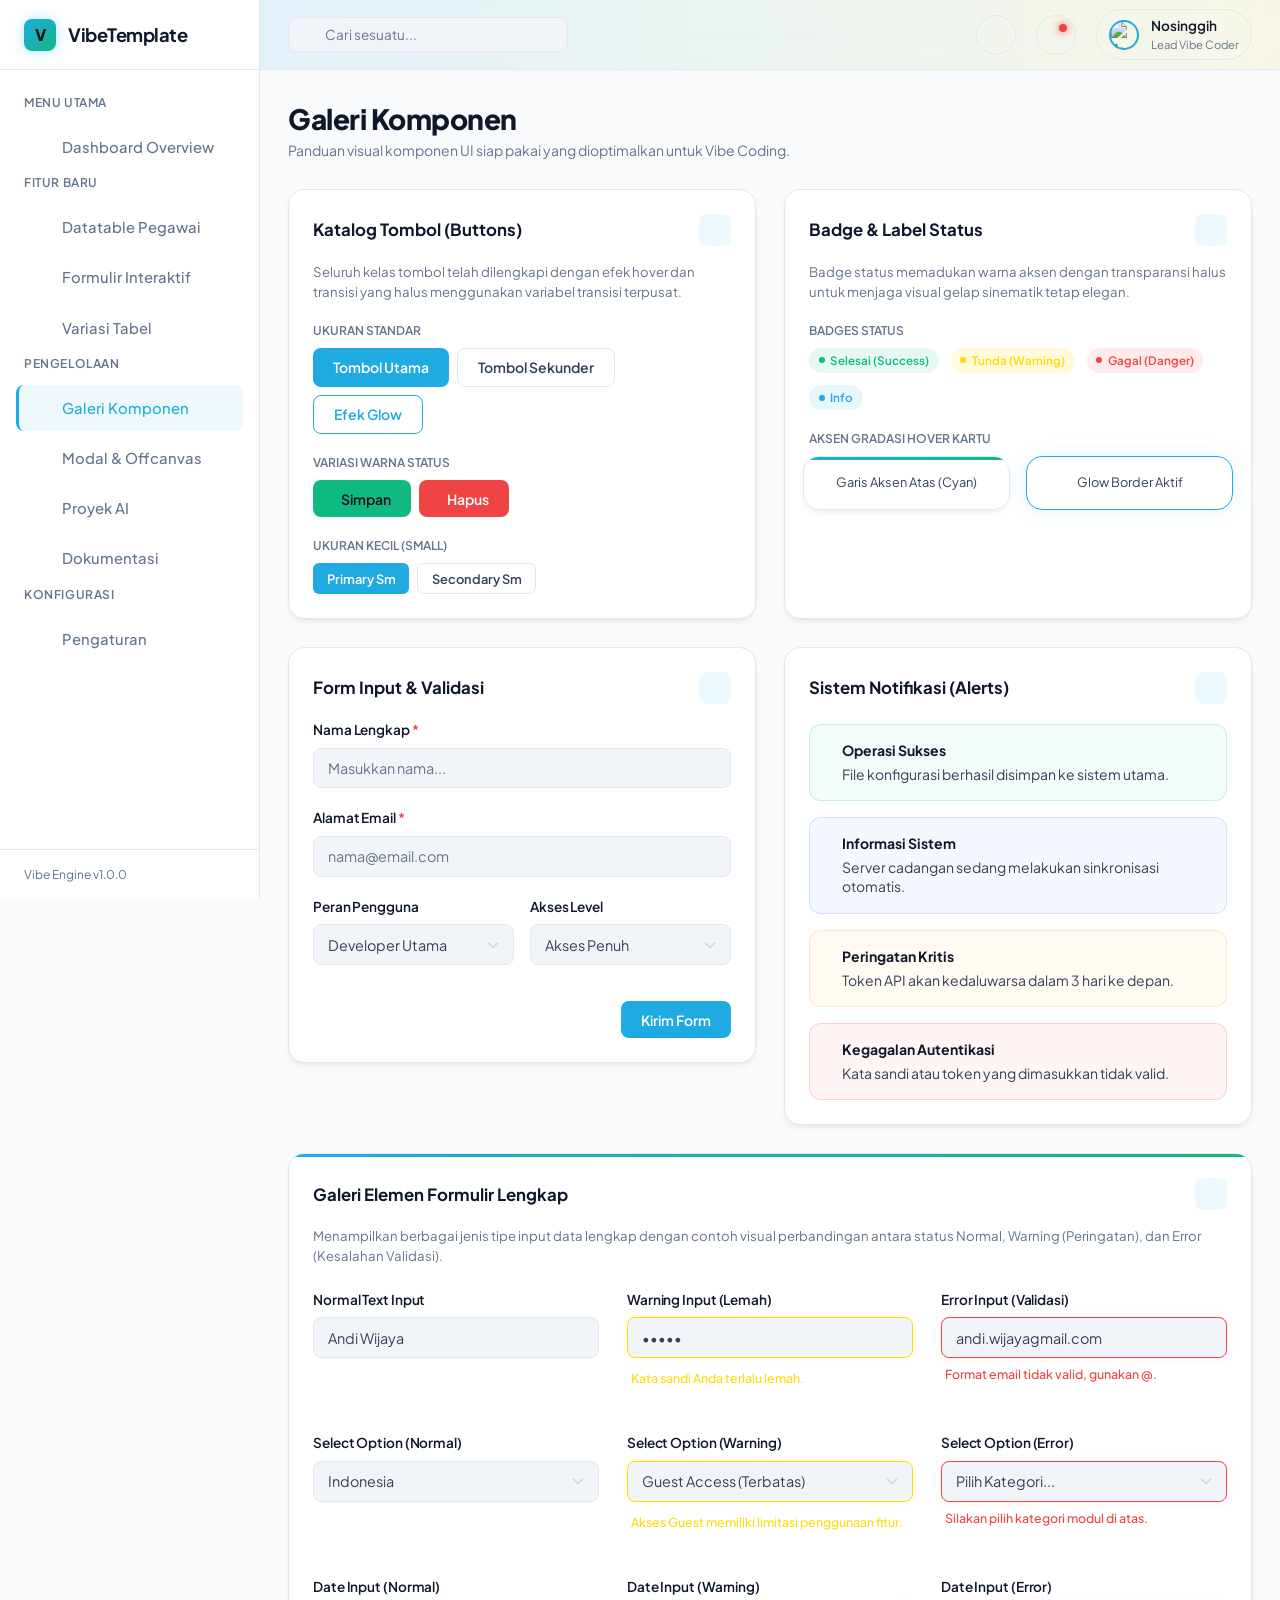
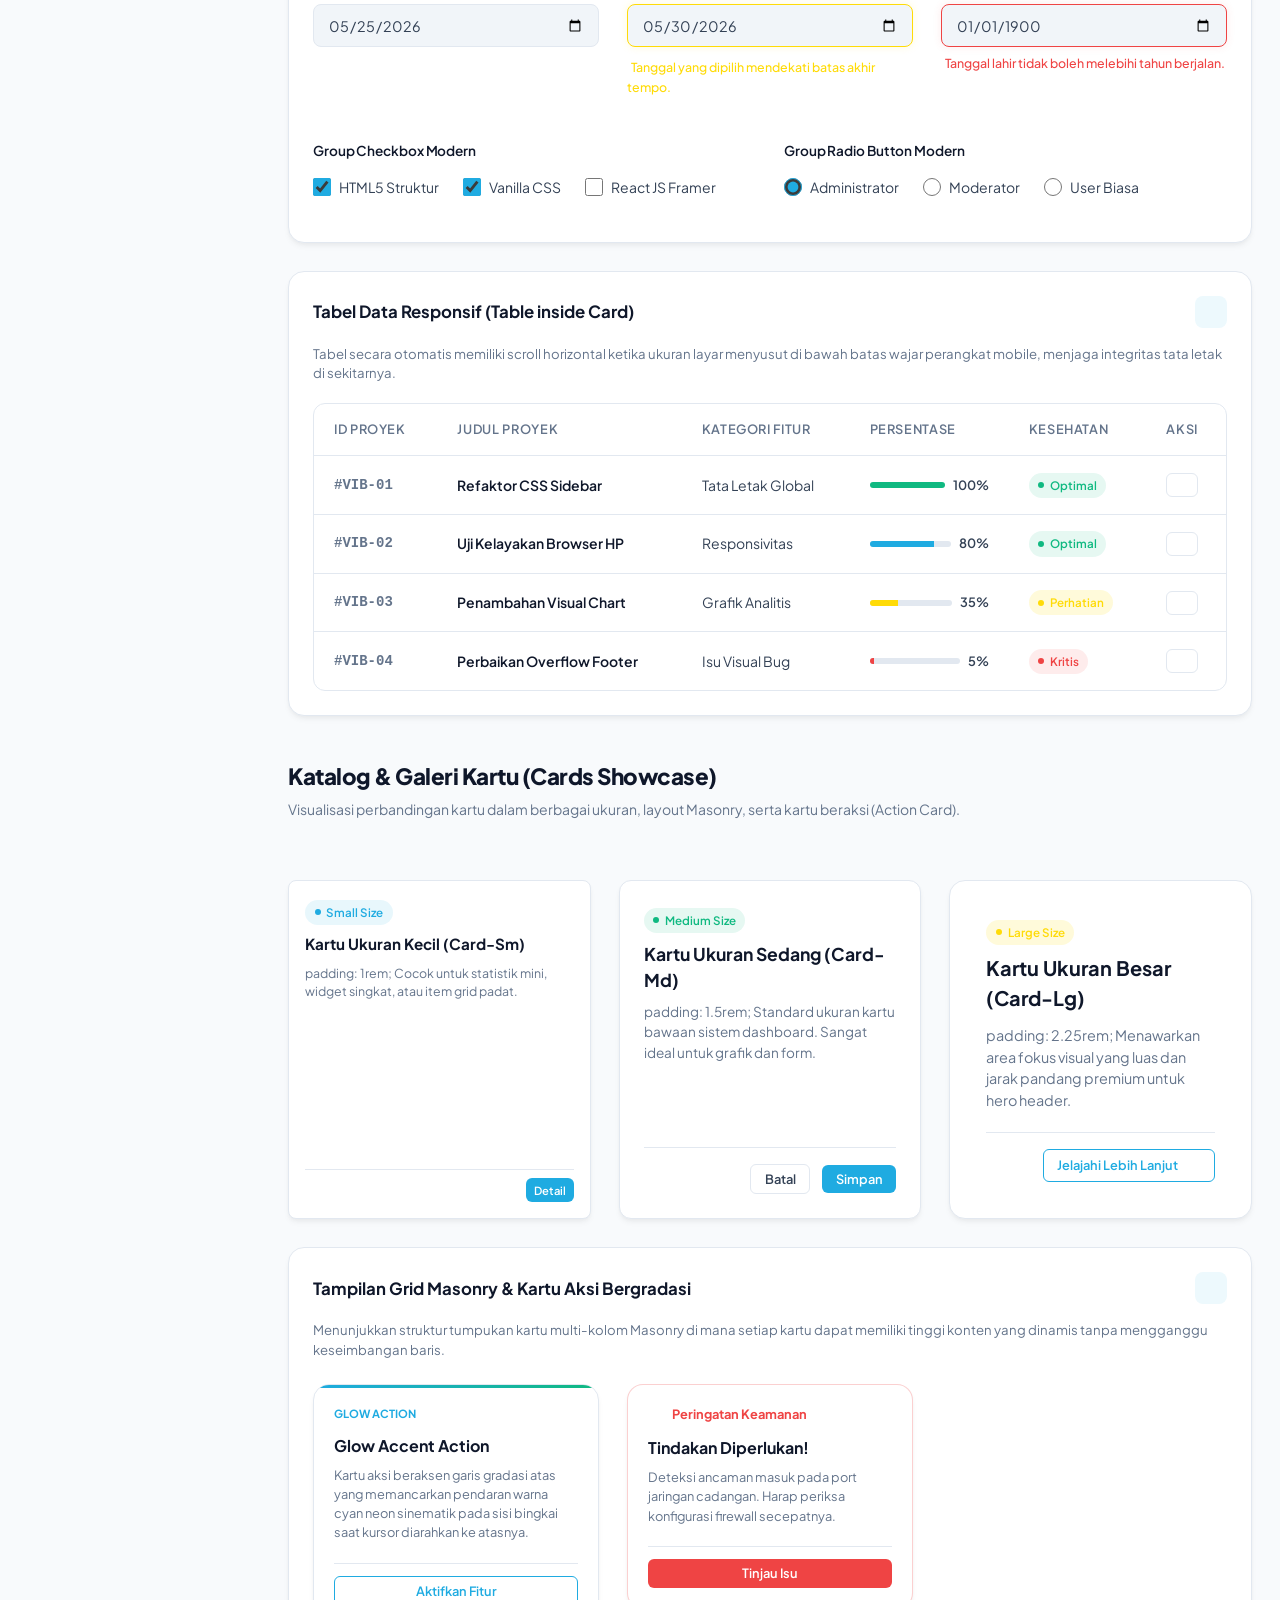
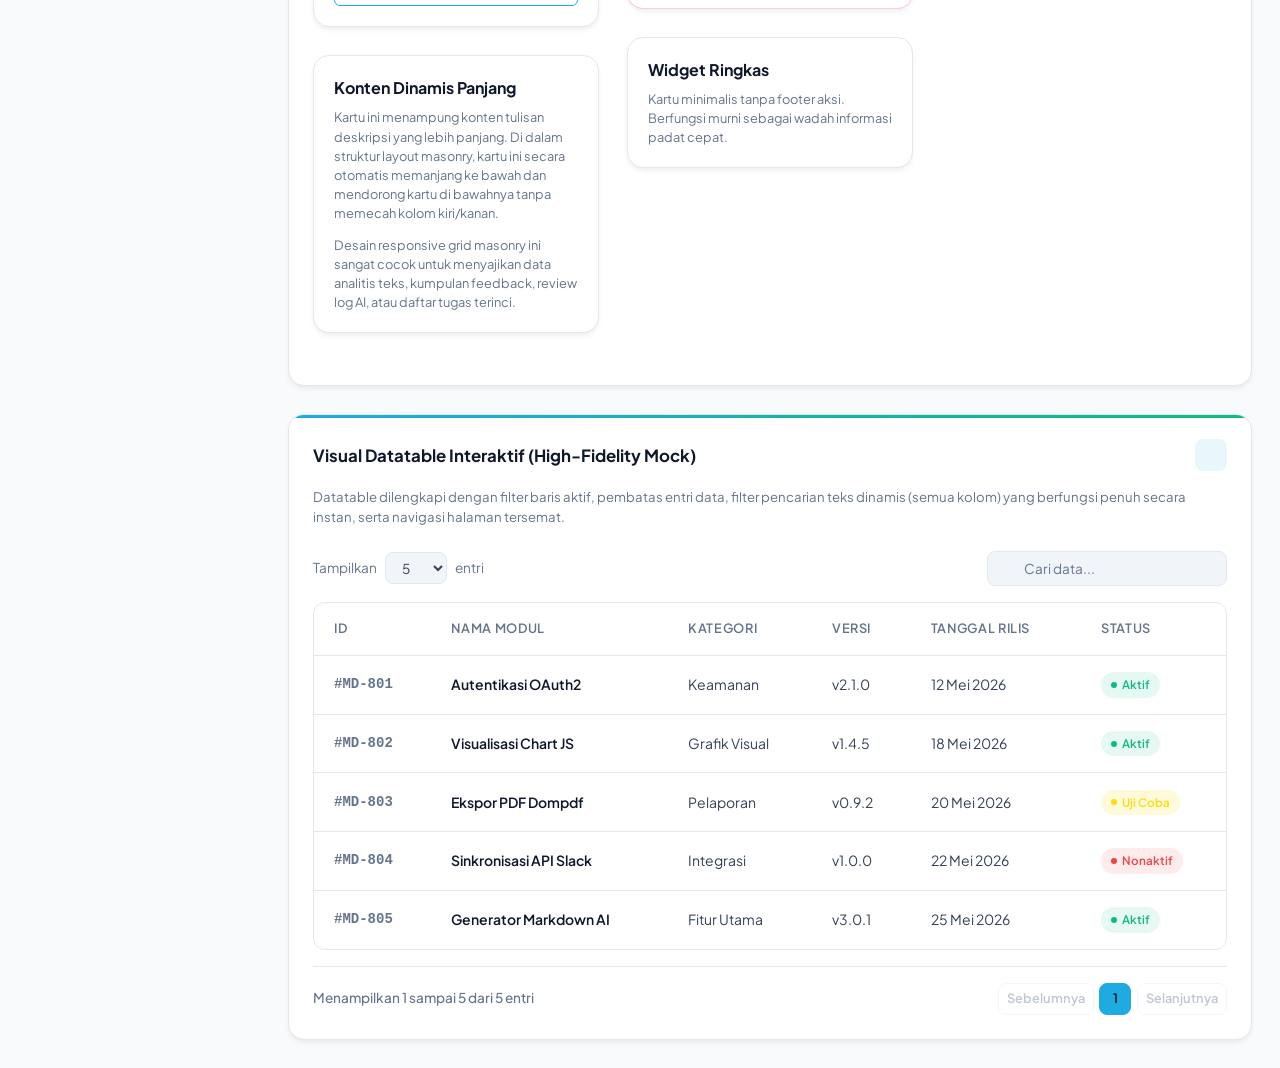
==== commit cc238ea1: "Merge pull request #3 from nosinggih/feat/template-restructure feat: Restructure project into reusab" ====
--- a/components-preview.html
+++ b/components-preview.html
@@ -7,7 +7,7 @@
     <title>Komponen Preview - Vibe Dashboard</title>
     
     <!-- Core CSS -->
-    <link rel="stylesheet" href="style.css">
+    <link rel="stylesheet" href="assets/css/style.min.css">
     
     <!-- Lucide Icons CDN untuk icon minimalis modern -->
     <script src="https://unpkg.com/lucide@latest"></script>
@@ -38,19 +38,46 @@
             <ul class="sidebar-menu">
                 <li class="menu-label">Menu Utama</li>
                 <li class="menu-item">
-                    <a href="index.html" class="menu-link">
+                    <a href="dashboard.html" class="menu-link">
                         <i data-lucide="layout-dashboard"></i>
                         <span>Dashboard Overview</span>
                     </a>
                 </li>
+                
+                <li class="menu-label">Fitur Baru</li>
+                <li class="menu-item">
+                    <a href="datatable.html" class="menu-link">
+                        <i data-lucide="table-properties"></i>
+                        <span>Datatable Pegawai</span>
+                    </a>
+                </li>
+                <li class="menu-item">
+                    <a href="form.html" class="menu-link">
+                        <i data-lucide="check-square"></i>
+                        <span>Formulir Interaktif</span>
+                    </a>
+                </li>
+                <li class="menu-item">
+                    <a href="table-preview.html" class="menu-link">
+                        <i data-lucide="grid"></i>
+                        <span>Variasi Tabel</span>
+                    </a>
+                </li>
+                
+                <li class="menu-label">Pengelolaan</li>
                 <li class="menu-item active">
                     <a href="components-preview.html" class="menu-link">
                         <i data-lucide="layers"></i>
                         <span>Galeri Komponen</span>
                     </a>
                 </li>
+                <li class="menu-item">
+                    <a href="modal-preview.html" class="menu-link">
+                        <i data-lucide="picture-in-picture-2"></i>
+                        <span>Modal & Offcanvas</span>
+                    </a>
+                </li>
                 
-                <li class="menu-label">Pengelolaan</li>
                 <li class="menu-item">
                     <a href="#" class="menu-link">
                         <i data-lucide="folder-git2"></i>
@@ -825,6 +852,6 @@
     </div>
 
     <!-- Core Script -->
-    <script src="app.js"></script>
+    <script src="assets/js/app.min.js"></script>
 </body>
 </html>
--- a/assets/css/style.min.css
+++ b/assets/css/style.min.css
@@ -0,0 +1 @@
+@import url('https://fonts.googleapis.com/css2?family=Plus+Jakarta+Sans:wght@300;400;500;600;700;800&display=swap');:root{--bg-main:#f8fafc;--bg-panel:#ffffff;--bg-input:#f1f5f9;--border-color:#e2e8f0;--border-hover:#cbd5e1;--text-main:#334155;--text-muted:#64748b;--text-heading:#0f172a;--accent:#1FABE1;--accent-hover:#0E7DA7;--accent-glow:rgba(31,171,225,0.08);--tertiary:#FFDB07;--tertiary-hover:#e6c200;--tertiary-glow:rgba(255,219,7,0.15);--tertiary-pastel:#fffde6;--primary-pastel:#e0f4fc;--secondary-pastel:#e3f2f8;--success:#10b981;--success-glow:rgba(16,185,129,0.1);--warning:#FFDB07;--warning-glow:rgba(255,219,7,0.15);--danger:#ef4444;--danger-glow:rgba(239,68,68,0.1);--info:#1FABE1;--info-glow:rgba(31,171,225,0.1);--transition-smooth:all 0.3s cubic-bezier(0.4,0,0.2,1);--transition-fast:all 0.15s ease;--font-sans:'Plus Jakarta Sans',system-ui,-apple-system,sans-serif;--sidebar-width:260px;--header-height:70px;--border-radius-sm:8px;--border-radius-md:12px;--border-radius-lg:16px;--shadow-sm:0 1px 2px 0 rgba(0,0,0,0.05);--shadow-md:0 4px 6px -1px rgba(0,0,0,0.05),0 2px 4px -1px rgba(0,0,0,0.03);--shadow-lg:0 10px 15px -3px rgba(0,0,0,0.08),0 4px 6px -2px rgba(0,0,0,0.03);--shadow-glow:0 0 20px rgba(31,171,225,0.12);--bg-header:linear-gradient(90deg,rgba(31,171,225,0.1) 0%,rgba(255,219,7,0.08) 100%);}.dark-mode{--bg-main:#0b0f19;--bg-panel:#111827;--bg-input:#0f172a;--border-color:#1e293b;--border-hover:#334155;--text-main:#cbd5e1;--text-muted:#64748b;--text-heading:#f8fafc;--accent:#1FABE1;--accent-hover:#009bd6;--accent-glow:rgba(31,171,225,0.15);--tertiary:#FFDB07;--tertiary-hover:#ffd000;--tertiary-glow:rgba(255,219,7,0.2);--tertiary-pastel:rgba(255,219,7,0.1);--primary-pastel:rgba(31,171,225,0.1);--secondary-pastel:rgba(14,125,167,0.1);--success:#10b981;--success-glow:rgba(16,185,129,0.15);--warning:#FFDB07;--warning-glow:rgba(255,219,7,0.2);--danger:#ef4444;--danger-glow:rgba(239,68,68,0.15);--info:#1FABE1;--info-glow:rgba(31,171,225,0.15);--shadow-sm:0 1px 2px 0 rgba(0,0,0,0.2);--shadow-md:0 4px 6px -1px rgba(0,0,0,0.3),0 2px 4px -1px rgba(0,0,0,0.2);--shadow-lg:0 10px 15px -3px rgba(0,0,0,0.5),0 4px 6px -2px rgba(0,0,0,0.3);--shadow-glow:0 0 20px rgba(31,171,225,0.2);--bg-header:linear-gradient(90deg,rgba(17,24,39,0.8) 0%,rgba(15,23,42,0.8) 100%);}*,*::before,*::after{box-sizing:border-box;margin:0;padding:0;}body{background-color:var(--bg-main);color:var(--text-main);font-family:var(--font-sans);min-height:100vh;overflow-x:hidden;line-height:1.5;-webkit-font-smoothing:antialiased;transition:background-color 0.3s ease,border-color 0.3s ease,color 0.3s ease;}a{color:inherit;text-decoration:none;transition:var(--transition-fast);}button,input,select,textarea{font-family:inherit;color:inherit;background:none;border:none;outline:none;}::-webkit-scrollbar{width:8px;height:8px;}::-webkit-scrollbar-track{background:var(--bg-main);}::-webkit-scrollbar-thumb{background:var(--border-color);border-radius:4px;}::-webkit-scrollbar-thumb:hover{background:var(--text-muted);}.app-container{display:flex;min-height:100vh;position:relative;}.sidebar{width:var(--sidebar-width);height:100vh;background-color:var(--bg-panel);border-right:1px solid var(--border-color);position:fixed;top:0;left:0;display:flex;flex-direction:column;z-index:100;transition:var(--transition-smooth);}.sidebar-brand{height:var(--header-height);display:flex;align-items:center;padding:0 1.5rem;border-bottom:1px solid var(--border-color);gap:0.75rem;}.sidebar-logo{width:32px;height:32px;background:linear-gradient(135deg,var(--accent),#10b981);border-radius:var(--border-radius-sm);display:flex;align-items:center;justify-content:center;color:#0b0f19;font-weight:800;box-shadow:0 0 12px rgba(56,189,248,0.4);}.sidebar-title{font-size:1.15rem;font-weight:700;color:var(--text-heading);letter-spacing:-0.5px;}.sidebar-menu{flex:1;padding:1.5rem 1rem;list-style:none;overflow-y:auto;}.menu-label{font-size:0.75rem;text-transform:uppercase;letter-spacing:0.05em;color:var(--text-muted);font-weight:600;margin-bottom:0.75rem;padding-left:0.5rem;}.menu-item{margin-bottom:0.25rem;}.menu-link{display:flex;align-items:center;padding:0.75rem 1rem;border-radius:var(--border-radius-sm);color:var(--text-muted);font-weight:500;gap:0.75rem;font-size:0.925rem;}.menu-link i,.menu-link svg{width:18px;height:18px;transition:var(--transition-fast);}.menu-link:hover,.menu-item.active .menu-link{color:var(--text-heading);background-color:rgba(255,255,255,0.03);}.menu-item.active .menu-link{background-color:var(--accent-glow);color:var(--accent);border-left:3px solid var(--accent);padding-left:calc(1rem - 3px);}.menu-item.active .menu-link i,.menu-item.active .menu-link svg{color:var(--accent);}.sidebar-footer{padding:1rem 1.5rem;border-top:1px solid var(--border-color);font-size:0.75rem;color:var(--text-muted);}.main-content{flex:1;margin-left:var(--sidebar-width);min-height:100vh;display:flex;flex-direction:column;min-width:0;transition:var(--transition-smooth);}.top-header{height:var(--header-height);background:var(--bg-header);backdrop-filter:blur(12px);-webkit-backdrop-filter:blur(12px);border-bottom:1px solid var(--border-color);display:flex;align-items:center;justify-content:space-between;padding:0 1.75rem;position:sticky;top:0;z-index:90;transition:background-color 0.3s ease,border-color 0.3s ease;}.header-left{display:flex;align-items:center;gap:1rem;}.menu-toggle{display:none;width:40px;height:40px;background-color:rgba(255,255,255,0.03);border:1px solid var(--border-color);border-radius:var(--border-radius-sm);align-items:center;justify-content:center;color:var(--text-main);cursor:pointer;transition:var(--transition-fast);}.menu-toggle:hover{background-color:rgba(255,255,255,0.08);border-color:var(--border-hover);}.search-bar{display:flex;align-items:center;background-color:var(--bg-input);border:1px solid var(--border-color);border-radius:var(--border-radius-sm);padding:0.5rem 0.75rem;gap:0.5rem;width:280px;transition:var(--transition-fast);}.search-bar:focus-within{border-color:var(--accent);box-shadow:var(--shadow-glow);}.search-bar input{flex:1;font-size:0.85rem;}.search-bar input::placeholder{color:var(--text-muted);}.search-bar i,.search-bar svg{color:var(--text-muted);width:16px;height:16px;}.header-right{display:flex;align-items:center;gap:1.25rem;}.notification-bell{position:relative;width:40px;height:40px;display:flex;align-items:center;justify-content:center;border-radius:50%;cursor:pointer;background-color:rgba(255,255,255,0.02);border:1px solid var(--border-color);transition:var(--transition-fast);}.notification-bell:hover{background-color:rgba(255,255,255,0.06);color:var(--accent);}.notification-badge{position:absolute;top:8px;right:8px;width:8px;height:8px;background-color:var(--danger);border-radius:50%;box-shadow:0 0 8px var(--danger);}.user-profile{display:flex;align-items:center;gap:0.75rem;cursor:pointer;padding:0.35rem 0.75rem;border-radius:30px;background-color:rgba(255,255,255,0.02);border:1px solid var(--border-color);transition:var(--transition-fast);}.user-profile:hover{background-color:rgba(255,255,255,0.06);}.user-avatar{width:30px;height:30px;border-radius:50%;object-fit:cover;border:2px solid var(--accent);}.user-info{display:flex;flex-direction:column;}.user-name{font-size:0.85rem;font-weight:600;color:var(--text-heading);}.user-role{font-size:0.7rem;color:var(--text-muted);}.content-body{flex:1;padding:1.75rem;display:flex;flex-direction:column;gap:1.75rem;}.row{display:flex;flex-wrap:wrap;margin-right:-0.875rem;margin-left:-0.875rem;gap:1.75rem 0;}.col-12{width:100%;padding:0 0.875rem;}.col-6{width:50%;padding:0 0.875rem;}.col-4{width:33.333%;padding:0 0.875rem;}.col-3{width:25%;padding:0 0.875rem;}.col-8{width:66.666%;padding:0 0.875rem;}.card{background-color:var(--bg-panel);border:1px solid var(--border-color);border-radius:var(--border-radius-lg);padding:1.5rem;position:relative;overflow:hidden;box-shadow:var(--shadow-md);transition:var(--transition-smooth);}.card:hover{transform:translateY(-4px);border-color:var(--border-hover);box-shadow:var(--shadow-lg),0 10px 30px -15px rgba(0,0,0,0.3);}.card.card-accent::before{content:'';position:absolute;top:0;left:0;width:100%;height:3px;background:linear-gradient(90deg,var(--accent),#10b981);}.card-title{font-size:1.05rem;font-weight:700;color:var(--text-heading);margin-bottom:1rem;display:flex;align-items:center;justify-content:space-between;}.card-title-icon{width:32px;height:32px;border-radius:var(--border-radius-sm);background-color:var(--accent-glow);color:var(--accent);display:flex;align-items:center;justify-content:center;}.stat-card{display:flex;flex-direction:column;}.stat-header{display:flex;justify-content:space-between;align-items:flex-start;margin-bottom:0.75rem;}.stat-label{font-size:0.85rem;color:var(--text-muted);font-weight:500;}.stat-icon{width:40px;height:40px;background-color:rgba(255,255,255,0.02);border:1px solid var(--border-color);border-radius:var(--border-radius-md);display:flex;align-items:center;justify-content:center;color:var(--text-muted);transition:var(--transition-smooth);}.stat-card:hover .stat-icon{color:var(--accent);border-color:var(--accent);background-color:var(--accent-glow);box-shadow:var(--shadow-glow);}.stat-value{font-size:1.85rem;font-weight:700;color:var(--text-heading);line-height:1.2;margin-bottom:0.5rem;}.stat-trend{display:flex;align-items:center;font-size:0.775rem;font-weight:600;gap:0.25rem;}.stat-trend.up{color:var(--success);}.stat-trend.down{color:var(--danger);}.stat-trend-text{color:var(--text-muted);font-weight:400;margin-left:0.25rem;}.btn{display:inline-flex;align-items:center;justify-content:center;padding:0.6rem 1.25rem;font-size:0.875rem;font-weight:600;border-radius:var(--border-radius-sm);cursor:pointer;transition:var(--transition-fast);gap:0.5rem;white-space:nowrap;}.btn-primary{background-color:var(--accent);color:#ffffff;}.btn-primary:hover{background-color:var(--accent-hover);color:#ffffff;box-shadow:0 0 16px rgba(56,189,248,0.3);}.btn-secondary{background-color:rgba(255,255,255,0.03);color:var(--text-main);border:1px solid var(--border-color);}.btn-secondary:hover{background-color:rgba(255,255,255,0.08);border-color:var(--border-hover);}.btn-success{background-color:var(--success);color:#0b0f19;}.btn-success:hover{box-shadow:0 0 16px rgba(16,185,129,0.3);opacity:0.95;}.btn-danger{background-color:var(--danger);color:white;}.btn-danger:hover{box-shadow:0 0 16px rgba(239,68,68,0.3);opacity:0.95;}.btn-glow{background:transparent;border:1px solid var(--accent);color:var(--accent);}.btn-glow:hover{background-color:var(--accent);color:#0b0f19;box-shadow:var(--shadow-glow);}.btn-sm{padding:0.4rem 0.85rem;font-size:0.8rem;border-radius:6px;}.btn-group{display:flex;gap:0.5rem;}.form-group{margin-bottom:1.25rem;display:flex;flex-direction:column;gap:0.45rem;width:100%;}.form-label{font-size:0.85rem;font-weight:600;color:var(--text-heading);letter-spacing:-0.1px;}.form-control{background-color:var(--bg-input);border:1px solid var(--border-color);border-radius:var(--border-radius-sm);padding:0.65rem 0.85rem;color:var(--text-main);font-size:0.9rem;transition:var(--transition-fast);width:100%;}.form-control::placeholder{color:var(--text-muted);}.form-control:focus{border-color:var(--accent);box-shadow:var(--shadow-glow);}.form-select{appearance:none;background-image:url("data:image/svg+xml,%3Csvg xmlns='http://www.w3.org/2000/svg' fill='none' viewBox='0 0 24 24' stroke='%23cbd5e1'%3E%3Cpath stroke-linecap='round' stroke-linejoin='round' stroke-width='2' d='M19 9l-7 7-7-7'/%3E%3C/svg%3E");background-repeat:no-repeat;background-position:right 0.75rem center;background-size:1rem;padding-right:2.25rem;}.form-group.has-error .form-control{border-color:var(--danger);box-shadow:0 0 8px var(--danger-glow);}.error-message{font-size:0.775rem;color:var(--danger);font-weight:500;display:none;}.form-group.has-error .error-message{display:block;}.form-row{display:flex;gap:1rem;}.table-responsive{width:100%;overflow-x:auto;border-radius:var(--border-radius-md);border:1px solid var(--border-color);}.table-custom{width:100%;border-collapse:collapse;text-align:left;font-size:0.875rem;}.table-custom th{background-color:rgba(255,255,255,0.02);border-bottom:1px solid var(--border-color);color:var(--text-muted);font-weight:600;padding:1rem 1.25rem;font-size:0.8rem;text-transform:uppercase;letter-spacing:0.05em;}.table-custom td{padding:1rem 1.25rem;border-bottom:1px solid var(--border-color);color:var(--text-main);transition:var(--transition-fast);}.table-custom tr:last-child td{border-bottom:none;}.table-custom tr:hover td{background-color:rgba(255,255,255,0.01);color:var(--text-heading);}.table-striped tbody tr:nth-of-type(odd) td{background-color:rgba(31,171,225,0.02);}.dark-mode .table-striped tbody tr:nth-of-type(odd) td{background-color:rgba(31,171,225,0.015);}.table-bordered{border:1px solid var(--border-color);}.table-bordered th,.table-bordered td{border:1px solid var(--border-color);}.table-hover tbody tr:hover td{background-color:var(--accent-glow) !important;color:var(--text-heading) !important;}.table-sm th,.table-sm td{padding:0.6rem 0.85rem !important;font-size:0.825rem;}.thead-primary th{background-color:var(--accent) !important;color:#ffffff !important;border-bottom:2px solid var(--accent-hover) !important;text-transform:uppercase;}.thead-secondary th{background-color:var(--accent-hover) !important;color:#ffffff !important;border-bottom:2px solid #085a78 !important;text-transform:uppercase;}.thead-dark th{background-color:#111827 !important;color:#f8fafc !important;border-bottom:2px solid #1f2937 !important;text-transform:uppercase;}.dark-mode .thead-dark th{background-color:#080c14 !important;color:#f8fafc !important;border-bottom:2px solid #111827 !important;text-transform:uppercase;}.thead-yellow th{background-color:var(--tertiary) !important;color:#0b0f19 !important;border-bottom:2px solid var(--tertiary-hover) !important;text-transform:uppercase;}.table-glass{background:rgba(255,255,255,0.03) !important;backdrop-filter:blur(12px) !important;-webkit-backdrop-filter:blur(12px) !important;border:1px solid rgba(255,255,255,0.05) !important;border-collapse:separate !important;border-spacing:0 !important;border-radius:var(--border-radius-md);overflow:hidden;}.dark-mode .table-glass{background:rgba(17,24,39,0.3) !important;border:1px solid rgba(255,255,255,0.03) !important;}.table-glass th{background:rgba(255,255,255,0.06) !important;backdrop-filter:blur(12px) !important;-webkit-backdrop-filter:blur(12px) !important;color:var(--text-heading) !important;border-bottom:1px solid var(--border-color) !important;}.dark-mode .table-glass th{background:rgba(0,0,0,0.25) !important;}.table-glass td{border-bottom:1px solid var(--border-color) !important;}.table-glass tr:last-child td{border-bottom:none !important;}.table-glass tr:hover td{background-color:rgba(31,171,225,0.08) !important;}.badge{display:inline-flex;align-items:center;padding:0.25rem 0.6rem;font-size:0.725rem;font-weight:600;border-radius:30px;gap:0.35rem;}.badge::before{content:'';width:6px;height:6px;border-radius:50%;}.badge-success{background-color:var(--success-glow);color:var(--success);}.badge-success::before{background-color:var(--success);}.badge-warning{background-color:var(--warning-glow);color:var(--warning);}.badge-warning::before{background-color:var(--warning);}.badge-danger{background-color:var(--danger-glow);color:var(--danger);}.badge-danger::before{background-color:var(--danger);}.badge-info{background-color:var(--info-glow);color:var(--info);}.badge-info::before{background-color:var(--info);}.alert{padding:1rem 1.25rem;border-radius:var(--border-radius-md);border:1px solid transparent;display:flex;align-items:flex-start;gap:0.75rem;font-size:0.875rem;line-height:1.4;}.alert-icon{margin-top:0.1rem;font-size:1.15rem;flex-shrink:0;}.alert-content{flex:1;}.alert-title{font-weight:700;margin-bottom:0.25rem;color:var(--text-heading);}.alert-info{background-color:rgba(59,130,246,0.05);border-color:rgba(59,130,246,0.2);color:var(--text-main);}.alert-info .alert-icon{color:var(--info);}.alert-success{background-color:rgba(16,185,129,0.05);border-color:rgba(16,185,129,0.2);color:var(--text-main);}.alert-success .alert-icon{color:var(--success);}.alert-warning{background-color:rgba(245,158,11,0.05);border-color:rgba(245,158,11,0.2);color:var(--text-main);}.alert-warning .alert-icon{color:var(--warning);}.alert-danger{background-color:rgba(239,68,68,0.05);border-color:rgba(239,68,68,0.2);color:var(--text-main);}.alert-danger .alert-icon{color:var(--danger);}.sidebar-overlay{display:none;position:fixed;top:0;left:0;width:100vw;height:100vh;background-color:rgba(0,0,0,0.5);backdrop-filter:blur(4px);z-index:95;}@media (max-width:992px){.col-3{width:50%;}.col-4{width:50%;}.col-8{width:100%;}}@media (max-width:768px){.sidebar{transform:translateX(-100%);}.sidebar.active{transform:translateX(0);box-shadow:10px 0 30px rgba(0,0,0,0.6);}.main-content{margin-left:0;}.sidebar-overlay.active{display:block;}.menu-toggle{display:flex;}.top-header{padding:0 1.25rem;}.search-bar{display:none;}.content-body{padding:1.25rem;gap:1.25rem;}.row{gap:1.25rem 0;}.col-3,.col-4,.col-6,.col-8{width:100%;}.user-info{display:none;}.stat-value{font-size:1.55rem;}.form-row{flex-direction:column;gap:0;}}.theme-toggle{width:40px;height:40px;display:flex;align-items:center;justify-content:center;border-radius:50%;cursor:pointer;background-color:rgba(255,255,255,0.02);border:1px solid var(--border-color);color:var(--text-main);transition:var(--transition-smooth);}.theme-toggle:hover{background-color:rgba(255,255,255,0.06);color:var(--accent);box-shadow:0 0 10px var(--accent-glow);}body.light-mode .theme-toggle:hover,body.light-mode .notification-bell:hover,body.light-mode .user-profile:hover,body.light-mode .menu-toggle:hover{background-color:rgba(0,0,0,0.04);}.dropdown-container{position:relative;}.dropdown-menu{position:absolute;top:calc(100% + 8px);right:0;background-color:var(--bg-panel);border:1px solid var(--border-color);border-radius:var(--border-radius-md);box-shadow:var(--shadow-lg);width:280px;opacity:0;visibility:hidden;transform:translateY(-10px);transition:all 0.25s cubic-bezier(0.4,0,0.2,1);z-index:1000;padding:0.5rem;}.dropdown-menu.show{opacity:1;visibility:visible;transform:translateY(0);}.dropdown-header{padding:0.5rem 0.75rem;font-size:0.75rem;text-transform:uppercase;font-weight:700;color:var(--text-muted);border-bottom:1px solid var(--border-color);margin-bottom:0.5rem;letter-spacing:0.05em;}.dropdown-item{display:flex;align-items:center;gap:0.75rem;padding:0.6rem 0.75rem;border-radius:var(--border-radius-sm);font-size:0.85rem;color:var(--text-main);font-weight:500;cursor:pointer;transition:var(--transition-fast);}.dropdown-item:hover{background-color:rgba(255,255,255,0.03);color:var(--text-heading);}body.light-mode .dropdown-item:hover{background-color:rgba(0,0,0,0.03);}.dropdown-item i,.dropdown-item svg{width:16px;height:16px;color:var(--text-muted);}.dropdown-item:hover i,.dropdown-item:hover svg{color:var(--accent);}.dropdown-item.text-danger{color:var(--danger);}.dropdown-item.text-danger i,.dropdown-item.text-danger svg{color:var(--danger);}.dropdown-item.text-danger:hover{background-color:var(--danger-glow);}.notification-list{list-style:none;max-height:240px;overflow-y:auto;}.notification-item{padding:0.65rem 0.75rem;border-bottom:1px solid var(--border-color);display:flex;flex-direction:column;gap:0.2rem;font-size:0.8rem;transition:var(--transition-fast);cursor:pointer;}.notification-item:hover{background-color:rgba(255,255,255,0.01);}body.light-mode .notification-item:hover{background-color:rgba(0,0,0,0.01);}.notification-item:last-child{border-bottom:none;}.notification-text{font-weight:500;color:var(--text-main);}.notification-time{font-size:0.7rem;color:var(--text-muted);}.datatable-wrapper{display:flex;flex-direction:column;gap:1rem;}.datatable-header{display:flex;justify-content:space-between;align-items:center;flex-wrap:wrap;gap:1rem;}.datatable-length{display:flex;align-items:center;gap:0.5rem;font-size:0.85rem;color:var(--text-muted);}.datatable-length select{background-color:var(--bg-input);border:1px solid var(--border-color);border-radius:var(--border-radius-sm);padding:0.35rem 0.75rem;color:var(--text-main);font-size:0.85rem;cursor:pointer;transition:var(--transition-fast);}.datatable-length select:focus{border-color:var(--accent);}.datatable-search{width:240px;}.datatable-footer{display:flex;justify-content:space-between;align-items:center;flex-wrap:wrap;gap:1rem;padding-top:1rem;border-top:1px solid var(--border-color);font-size:0.85rem;color:var(--text-muted);}.datatable-info{font-weight:500;}.datatable-pagination{display:flex;list-style:none;gap:0.35rem;}.page-item .page-link{display:flex;align-items:center;justify-content:center;min-width:32px;height:32px;padding:0 0.5rem;border-radius:var(--border-radius-sm);border:1px solid var(--border-color);font-size:0.8rem;font-weight:600;cursor:pointer;transition:var(--transition-fast);background-color:transparent;}.page-item .page-link:hover{border-color:var(--border-hover);background-color:rgba(255,255,255,0.02);color:var(--text-heading);}body.light-mode .page-item .page-link:hover{background-color:rgba(0,0,0,0.02);}.page-item.active .page-link{background-color:var(--accent);color:#0b0f19 !important;border-color:var(--accent);}.page-item.disabled .page-link{opacity:0.4;cursor:not-allowed;pointer-events:none;}.form-group.has-warning .form-control{border-color:var(--warning);box-shadow:0 0 8px var(--warning-glow);}.warning-message{font-size:0.775rem;color:var(--warning);font-weight:500;display:none;margin-top:0.25rem;}.form-group.has-warning .warning-message{display:block;}.card-sm{padding:1rem;border-radius:var(--border-radius-sm);}.card-md{padding:1.5rem;border-radius:var(--border-radius-md);}.card-lg{padding:2.25rem;border-radius:var(--border-radius-lg);}.card-action-footer{margin-top:1.25rem;padding-top:1rem;border-top:1px solid var(--border-color);display:flex;justify-content:flex-end;gap:0.75rem;align-items:center;}.masonry-grid{column-count:3;column-gap:1.75rem;width:100%;}.masonry-item{display:inline-block;width:100%;margin-bottom:1.75rem;}@media (max-width:992px){.masonry-grid{column-count:2;}}@media (max-width:768px){.masonry-grid{column-count:1;column-gap:0;}.masonry-item{margin-bottom:1.25rem;}}.login-container{min-height:100vh;display:flex;align-items:center;justify-content:center;background-color:var(--bg-main);position:relative;overflow:hidden;padding:1.5rem;width:100%;}.login-bg-glow{position:absolute;width:500px;height:500px;background:radial-gradient(circle,var(--accent-glow) 0%,transparent 70%);top:-150px;right:-150px;pointer-events:none;z-index:1;}.login-bg-glow-2{position:absolute;width:600px;height:600px;background:radial-gradient(circle,rgba(16,185,129,0.04) 0%,transparent 70%);bottom:-200px;left:-200px;pointer-events:none;z-index:1;}.login-card{width:100%;max-width:440px;background-color:var(--bg-panel);border:1px solid var(--border-color);border-radius:var(--border-radius-lg);padding:2.75rem 2.5rem;box-shadow:var(--shadow-lg),0 20px 50px -20px rgba(0,0,0,0.5);position:relative;z-index:10;transition:var(--transition-smooth);}.login-card:hover{border-color:var(--border-hover);box-shadow:var(--shadow-lg),0 25px 60px -15px rgba(0,0,0,0.6);}.login-header{text-align:center;margin-bottom:2.25rem;}.login-logo{width:48px;height:48px;background:linear-gradient(135deg,var(--accent),#10b981);border-radius:var(--border-radius-md);display:flex;align-items:center;justify-content:center;color:#0b0f19;font-weight:800;font-size:1.5rem;margin:0 auto 1.25rem auto;box-shadow:0 0 20px rgba(56,189,248,0.45);}.login-title{font-size:1.5rem;font-weight:800;color:var(--text-heading);letter-spacing:-0.5px;margin-bottom:0.35rem;}.login-subtitle{font-size:0.85rem;color:var(--text-muted);}.login-footer{text-align:center;margin-top:1.75rem;font-size:0.85rem;color:var(--text-muted);}.login-footer a{color:var(--accent);font-weight:600;}.login-footer a:hover{color:var(--accent-hover);}@keyframes float{0%{transform:translateY(0px) rotate(0deg);}50%{transform:translateY(-12px) rotate(1.5deg);}100%{transform:translateY(0px) rotate(0deg);}}@keyframes float-reverse{0%{transform:translateY(0px) rotate(0deg);}50%{transform:translateY(12px) rotate(-1.5deg);}100%{transform:translateY(0px) rotate(0deg);}}@keyframes pulse-glow{0%,100%{opacity:0.25;transform:scale(1);}50%{opacity:0.45;transform:scale(1.08);}}@keyframes fadeInUp{from{opacity:0;transform:translateY(20px);}to{opacity:1;transform:translateY(0);}}.animate-fade-in-up{animation:fadeInUp 0.8s cubic-bezier(0.16,1,0.3,1) forwards;}.landing-nav{position:fixed;top:0;left:0;right:0;height:75px;background:rgba(255,255,255,0.75);backdrop-filter:blur(16px);-webkit-backdrop-filter:blur(16px);border-bottom:1px solid var(--border-color);display:flex;align-items:center;justify-content:space-between;padding:0 4rem;z-index:1000;transition:var(--transition-smooth);}.dark-mode .landing-nav{background:rgba(11,15,25,0.75);}.landing-container{width:100%;min-height:100vh;padding-top:75px;position:relative;overflow-x:hidden;}.hero-section{padding:6rem 4rem 4rem 4rem;display:flex;align-items:center;justify-content:space-between;gap:4rem;position:relative;}.hero-content{flex:1;z-index:10;}.hero-badge{display:inline-flex;align-items:center;gap:0.5rem;background:var(--accent-glow);border:1px solid var(--accent);color:var(--accent);padding:0.4rem 0.85rem;border-radius:30px;font-size:0.8rem;font-weight:700;margin-bottom:1.5rem;letter-spacing:0.05em;text-transform:uppercase;box-shadow:var(--shadow-glow);}.hero-title{font-size:3.5rem;font-weight:800;line-height:1.15;letter-spacing:-1.5px;color:var(--text-heading);margin-bottom:1.5rem;}.hero-title span.grad{background:linear-gradient(135deg,var(--accent) 0%,var(--tertiary) 100%);-webkit-background-clip:text;-webkit-text-fill-color:transparent;}.hero-description{font-size:1.125rem;line-height:1.6;color:var(--text-muted);margin-bottom:2.5rem;max-width:580px;}.hero-actions{display:flex;gap:1rem;align-items:center;}.ambient-glow-1{position:absolute;top:15%;right:10%;width:450px;height:450px;background:radial-gradient(circle,rgba(31,171,225,0.25) 0%,rgba(31,171,225,0) 70%);border-radius:50%;filter:blur(40px);z-index:1;pointer-events:none;animation:pulse-glow 8s ease-in-out infinite;}.ambient-glow-2{position:absolute;bottom:10%;left:5%;width:400px;height:400px;background:radial-gradient(circle,rgba(255,219,7,0.15) 0%,rgba(255,219,7,0) 75%);border-radius:50%;filter:blur(45px);z-index:1;pointer-events:none;animation:pulse-glow 10s ease-in-out infinite alternate;}.hero-visual{flex:1;display:flex;justify-content:center;align-items:center;position:relative;z-index:10;}.mockup-dashboard{width:100%;max-width:560px;background:var(--bg-panel);border:1px solid var(--border-color);border-radius:var(--border-radius-lg);box-shadow:var(--shadow-lg),0 30px 70px -20px rgba(0,0,0,0.3);overflow:hidden;animation:float 6s ease-in-out infinite;transition:var(--transition-smooth);}.mockup-header{height:40px;background:var(--bg-input);border-bottom:1px solid var(--border-color);display:flex;align-items:center;padding:0 1rem;gap:0.5rem;}.mockup-dot{width:10px;height:10px;border-radius:50%;background:#ef4444;}.mockup-dot:nth-child(2){background:#f59e0b;}.mockup-dot:nth-child(3){background:#10b981;}.mockup-body{padding:1.5rem;display:flex;flex-direction:column;gap:1rem;}.features-section{padding:6rem 4rem;position:relative;background:linear-gradient(180deg,transparent 0%,rgba(31,171,225,0.02) 50%,transparent 100%);}.section-header{text-align:center;margin-bottom:4rem;}.section-label{font-size:0.85rem;font-weight:700;color:var(--accent);text-transform:uppercase;letter-spacing:0.08em;margin-bottom:0.5rem;display:block;}.section-title{font-size:2.25rem;font-weight:800;color:var(--text-heading);letter-spacing:-0.5px;}.section-description{font-size:1rem;color:var(--text-muted);max-width:600px;margin:0.75rem auto 0 auto;}.features-grid{display:grid;grid-template-columns:repeat(3,1fr);gap:2rem;}.feature-card{background:var(--bg-panel);border:1px solid var(--border-color);border-radius:var(--border-radius-lg);padding:2.25rem;transition:var(--transition-smooth);position:relative;overflow:hidden;}.feature-card:hover{transform:translateY(-8px);border-color:var(--accent);box-shadow:var(--shadow-lg),var(--shadow-glow);}.feature-card::before{content:'';position:absolute;top:0;left:0;width:100%;height:4px;background:linear-gradient(90deg,var(--accent) 0%,var(--tertiary) 100%);opacity:0;transition:var(--transition-smooth);}.feature-card:hover::before{opacity:1;}.feature-icon{width:52px;height:52px;border-radius:var(--border-radius-md);background:var(--accent-glow);color:var(--accent);display:flex;align-items:center;justify-content:center;margin-bottom:1.5rem;font-size:1.5rem;transition:var(--transition-smooth);}.feature-card:hover .feature-icon{background:var(--accent);color:#ffffff;}.feature-card:nth-child(2):hover .feature-icon{background:var(--accent-hover);}.feature-card:nth-child(3):hover .feature-icon{background:var(--tertiary);color:#0b0f19;}.feature-title{font-size:1.25rem;font-weight:700;color:var(--text-heading);margin-bottom:0.75rem;}.feature-desc{font-size:0.9rem;line-height:1.55;color:var(--text-muted);}.demo-section{padding:6rem 4rem;position:relative;}.demo-wrapper{background:var(--bg-panel);border:1px solid var(--border-color);border-radius:var(--border-radius-lg);box-shadow:var(--shadow-lg);display:flex;overflow:hidden;min-height:450px;}.demo-controls{width:320px;border-right:1px solid var(--border-color);padding:2rem;background:rgba(255,255,255,0.01);display:flex;flex-direction:column;gap:1.5rem;}.demo-title{font-size:1.15rem;font-weight:700;color:var(--text-heading);}.demo-options{display:flex;flex-direction:column;gap:0.75rem;}.demo-tab-btn{display:flex;align-items:center;gap:0.75rem;padding:0.85rem 1.25rem;border-radius:var(--border-radius-md);background:var(--bg-input);border:1px solid var(--border-color);color:var(--text-muted);font-weight:600;font-size:0.9rem;cursor:pointer;text-align:left;transition:var(--transition-smooth);}.demo-tab-btn:hover{color:var(--text-heading);border-color:var(--accent);}.demo-tab-btn.active{background:var(--accent-glow);color:var(--accent);border-color:var(--accent);box-shadow:var(--shadow-glow);}.demo-color-picker{display:flex;gap:0.75rem;margin-top:0.5rem;}.color-dot{width:36px;height:36px;border-radius:50%;cursor:pointer;border:3px solid transparent;transition:var(--transition-fast);}.color-dot:hover{transform:scale(1.15);}.color-dot.active{border-color:var(--text-heading);}.color-dot-blue{background:#1FABE1;}.color-dot-teal{background:#0E7DA7;}.color-dot-yellow{background:#FFDB07;}.demo-sandbox{flex:1;padding:2.5rem;background:rgba(var(--bg-main),0.05);display:flex;align-items:center;justify-content:center;position:relative;}.sandbox-card{width:100%;max-width:420px;background:var(--bg-panel);border:1px solid var(--border-color);border-radius:var(--border-radius-lg);box-shadow:var(--shadow-lg);padding:1.75rem;transition:var(--transition-smooth);}.sandbox-header{display:flex;justify-content:space-between;align-items:center;margin-bottom:1.25rem;}.sandbox-title{font-weight:700;font-size:1.05rem;}.sandbox-value{font-size:2.25rem;font-weight:800;color:var(--text-heading);margin-bottom:0.5rem;}.sandbox-bar-container{height:8px;background:var(--bg-input);border-radius:4px;overflow:hidden;margin-top:1rem;}.sandbox-bar{height:100%;background:var(--accent);width:65%;transition:width 0.8s ease-in-out,background 0.3s ease;}.landing-footer{border-top:1px solid var(--border-color);background:var(--bg-panel);padding:3rem 4rem;display:flex;justify-content:space-between;align-items:center;z-index:10;position:relative;}.footer-brand{display:flex;align-items:center;gap:0.75rem;}.footer-logo{width:32px;height:32px;background:linear-gradient(135deg,var(--accent),var(--tertiary));border-radius:var(--border-radius-sm);display:flex;align-items:center;justify-content:center;color:#0b0f19;font-weight:800;}.footer-text{font-size:0.85rem;color:var(--text-muted);}@media (max-width:1024px){.hero-section{flex-direction:column;text-align:center;padding:4rem 2rem 2rem 2rem;}.hero-description{margin-left:auto;margin-right:auto;}.hero-actions{justify-content:center;}.features-grid{grid-template-columns:repeat(2,1fr);}.demo-wrapper{flex-direction:column;}.demo-controls{width:100%;border-right:none;border-bottom:1px solid var(--border-color);}}@media (max-width:768px){.landing-nav{padding:0 1.5rem;}.hero-title{font-size:2.5rem;}.features-section,.demo-section{padding:4rem 1.5rem;}.features-grid{grid-template-columns:1fr;}.landing-footer{flex-direction:column;gap:1.5rem;text-align:center;padding:2.5rem 1.5rem;}}.table-custom th.sortable:hover{background:var(--bg-input);color:var(--text-heading);}.table-custom th .sort-icon{transition:var(--transition-fast);}.table-custom th.asc .sort-icon{transform:rotate(180deg);color:var(--accent);}.table-custom th.desc .sort-icon{color:var(--accent);}.pagination-container button{display:inline-flex;align-items:center;justify-content:center;min-width:32px;height:32px;padding:0 0.5rem;font-size:0.85rem;font-weight:600;border-radius:var(--border-radius-sm);border:1px solid var(--border-color);background:var(--bg-panel);color:var(--text-main);cursor:pointer;transition:var(--transition-fast);}.pagination-container button:hover:not(:disabled){border-color:var(--accent);color:var(--accent);background:var(--accent-glow);}.pagination-container button.active{background:var(--accent);color:#ffffff;border-color:var(--accent);box-shadow:var(--shadow-glow);}.pagination-container button:disabled{opacity:0.4;cursor:not-allowed;}.modal-overlay{position:fixed;top:0;left:0;right:0;bottom:0;background:rgba(0,0,0,0.5);backdrop-filter:blur(8px);-webkit-backdrop-filter:blur(8px);display:flex;align-items:center;justify-content:center;z-index:2000;opacity:0;pointer-events:none;transition:opacity 0.3s cubic-bezier(0.4,0,0.2,1);}.modal-overlay.active{opacity:1;pointer-events:all;}.modal-content{background:var(--bg-panel);border:1px solid var(--border-color);border-radius:var(--border-radius-lg);width:90%;max-width:540px;box-shadow:var(--shadow-lg),0 20px 50px -10px rgba(0,0,0,0.4);transform:translateY(20px);transition:transform 0.3s cubic-bezier(0.34,1.56,0.64,1);display:flex;flex-direction:column;overflow:hidden;}.modal-overlay.active .modal-content{transform:translateY(0);}.modal-header{padding:1.25rem 1.5rem;border-bottom:1px solid var(--border-color);display:flex;align-items:center;justify-content:space-between;}.modal-title{font-size:1.15rem;font-weight:800;color:var(--text-heading);letter-spacing:-0.2px;}.modal-close{font-size:1.5rem;color:var(--text-muted);background:none;border:none;cursor:pointer;transition:var(--transition-fast);line-height:1;}.modal-close:hover{color:var(--text-heading);}.modal-body{padding:1.5rem;overflow-y:auto;max-height:calc(80vh - 120px);}.modal-footer{padding:1rem 1.5rem;border-top:1px solid var(--border-color);display:flex;justify-content:flex-end;gap:0.75rem;background:rgba(255,255,255,0.01);}.vibe-select-container{position:relative;width:100%;user-select:none;}.vibe-select-trigger{display:flex;align-items:center;justify-content:space-between;background:var(--bg-input);border:1px solid var(--border-color);border-radius:var(--border-radius-sm);padding:0.65rem 0.85rem;cursor:pointer;transition:var(--transition-fast);font-size:0.9rem;color:var(--text-main);}.vibe-select-trigger:hover{border-color:var(--border-hover);}.vibe-select-container.open .vibe-select-trigger{border-color:var(--accent);box-shadow:var(--shadow-glow);}.vibe-select-dropdown{position:absolute;top:calc(100% + 6px);left:0;right:0;background:var(--bg-panel);border:1px solid var(--border-color);border-radius:var(--border-radius-md);box-shadow:var(--shadow-lg),0 10px 30px -10px rgba(0,0,0,0.35);z-index:1000;opacity:0;transform:translateY(10px);pointer-events:none;transition:transform 0.2s cubic-bezier(0.16,1,0.3,1),opacity 0.2s ease;overflow:hidden;}.vibe-select-container.open .vibe-select-dropdown{opacity:1;transform:translateY(0);pointer-events:all;}.vibe-select-options{list-style:none;margin:0;padding:0.25rem 0;max-height:220px;overflow-y:auto;}.vibe-select-option{padding:0.6rem 1rem;cursor:pointer;font-size:0.875rem;color:var(--text-main);transition:var(--transition-fast);display:flex;justify-content:space-between;align-items:center;}.vibe-select-option:hover{background:var(--bg-input);color:var(--text-heading);}.vibe-select-option.highlighted{background:var(--accent-glow);color:var(--accent);}.vibe-select-option.selected{background:var(--accent);color:#ffffff;font-weight:600;}.vibe-select-no-results{padding:0.75rem 1rem;font-size:0.85rem;color:var(--text-muted);text-align:center;}.global-loading-bar{position:absolute;top:var(--header-height);left:0;right:0;height:3px;background:rgba(255,255,255,0.05);z-index:999;overflow:hidden;opacity:0;transition:opacity 0.3s ease;}.global-loading-bar.active{opacity:1;}.loading-progress{height:100%;width:0;background:linear-gradient(90deg,var(--accent) 0%,var(--tertiary) 100%);box-shadow:0 0 8px var(--accent);transition:width 0.4s cubic-bezier(0.1,0.8,0.3,1),opacity 0.3s ease;}.ui-backdrop{position:fixed;top:0;left:0;width:100vw;height:100vh;background-color:rgba(11,15,25,0.5);backdrop-filter:blur(4px);-webkit-backdrop-filter:blur(4px);z-index:1040;opacity:0;visibility:hidden;transition:opacity 0.3s ease,visibility 0.3s ease;}.ui-backdrop.show{opacity:1;visibility:visible;}.modal{position:fixed;top:0;left:0;width:100%;height:100%;z-index:1050;display:none;align-items:center;justify-content:center;padding:1rem;overflow-x:hidden;overflow-y:auto;}.modal.show{display:flex;}.modal-dialog{position:relative;width:100%;margin:0;pointer-events:none;transition:transform 0.3s ease-out,opacity 0.3s ease-out;transform:scale(0.95) translateY(-20px);opacity:0;}.modal.show .modal-dialog{transform:scale(1) translateY(0);opacity:1;}.modal-content{position:relative;display:flex;flex-direction:column;width:100%;max-width:none;pointer-events:auto;background-color:var(--bg-panel);background-clip:padding-box;border:1px solid var(--border-color);border-radius:var(--border-radius-lg);box-shadow:var(--shadow-lg);outline:0;overflow:hidden;}.modal-sm{max-width:300px;}.modal-md{max-width:500px;}.modal-lg{max-width:800px;}.modal-xl{max-width:1140px;}.modal-xxl{max-width:95vw;}.modal-header{display:flex;flex-shrink:0;align-items:center;justify-content:space-between;padding:1.25rem 1.5rem;border-bottom:1px solid var(--border-color);background-color:rgba(255,255,255,0.01);}.modal-title{margin-bottom:0;line-height:1.5;font-size:1.15rem;font-weight:700;color:var(--text-heading);}.modal-body{position:relative;flex:1 1 auto;padding:1.5rem;color:var(--text-main);max-height:70vh;overflow-y:auto;}.modal-footer{display:flex;flex-wrap:wrap;flex-shrink:0;align-items:center;justify-content:flex-end;padding:1rem 1.5rem;border-top:1px solid var(--border-color);gap:0.5rem;background-color:rgba(255,255,255,0.01);}.btn-close{box-sizing:content-box;width:1em;height:1em;padding:0.25em 0.25em;color:var(--text-muted);background:transparent;border:0;border-radius:0.25rem;opacity:0.5;cursor:pointer;display:flex;align-items:center;justify-content:center;transition:var(--transition-fast);}.btn-close:hover{color:var(--text-heading);opacity:1;background-color:rgba(255,255,255,0.05);}.btn-close svg,.btn-close i{width:20px;height:20px;}.offcanvas{position:fixed;bottom:0;z-index:1045;display:flex;flex-direction:column;max-width:100%;background-color:var(--bg-panel);background-clip:padding-box;outline:0;transition:transform 0.3s cubic-bezier(0.16,1,0.3,1);box-shadow:var(--shadow-lg);border-left:1px solid var(--border-color);border-right:1px solid var(--border-color);}.offcanvas-start{top:0;left:0;width:400px;transform:translateX(-100%);border-right:1px solid var(--border-color);border-left:none;}.offcanvas-end{top:0;right:0;width:400px;transform:translateX(100%);border-left:1px solid var(--border-color);border-right:none;}.offcanvas-sm{width:250px;}.offcanvas-md{width:400px;}.offcanvas-lg{width:600px;}.offcanvas-xl{width:800px;}.offcanvas-xxl{width:1000px;}@media (max-width:768px){.offcanvas-sm,.offcanvas-md,.offcanvas-lg,.offcanvas-xl,.offcanvas-xxl{width:100vw;}}.offcanvas.show{transform:none;}.offcanvas-header{display:flex;align-items:center;justify-content:space-between;padding:1.25rem 1.5rem;border-bottom:1px solid var(--border-color);}.offcanvas-title{margin-bottom:0;line-height:1.5;font-size:1.15rem;font-weight:700;color:var(--text-heading);}.offcanvas-body{flex-grow:1;padding:1.5rem;overflow-y:auto;color:var(--text-main);}
